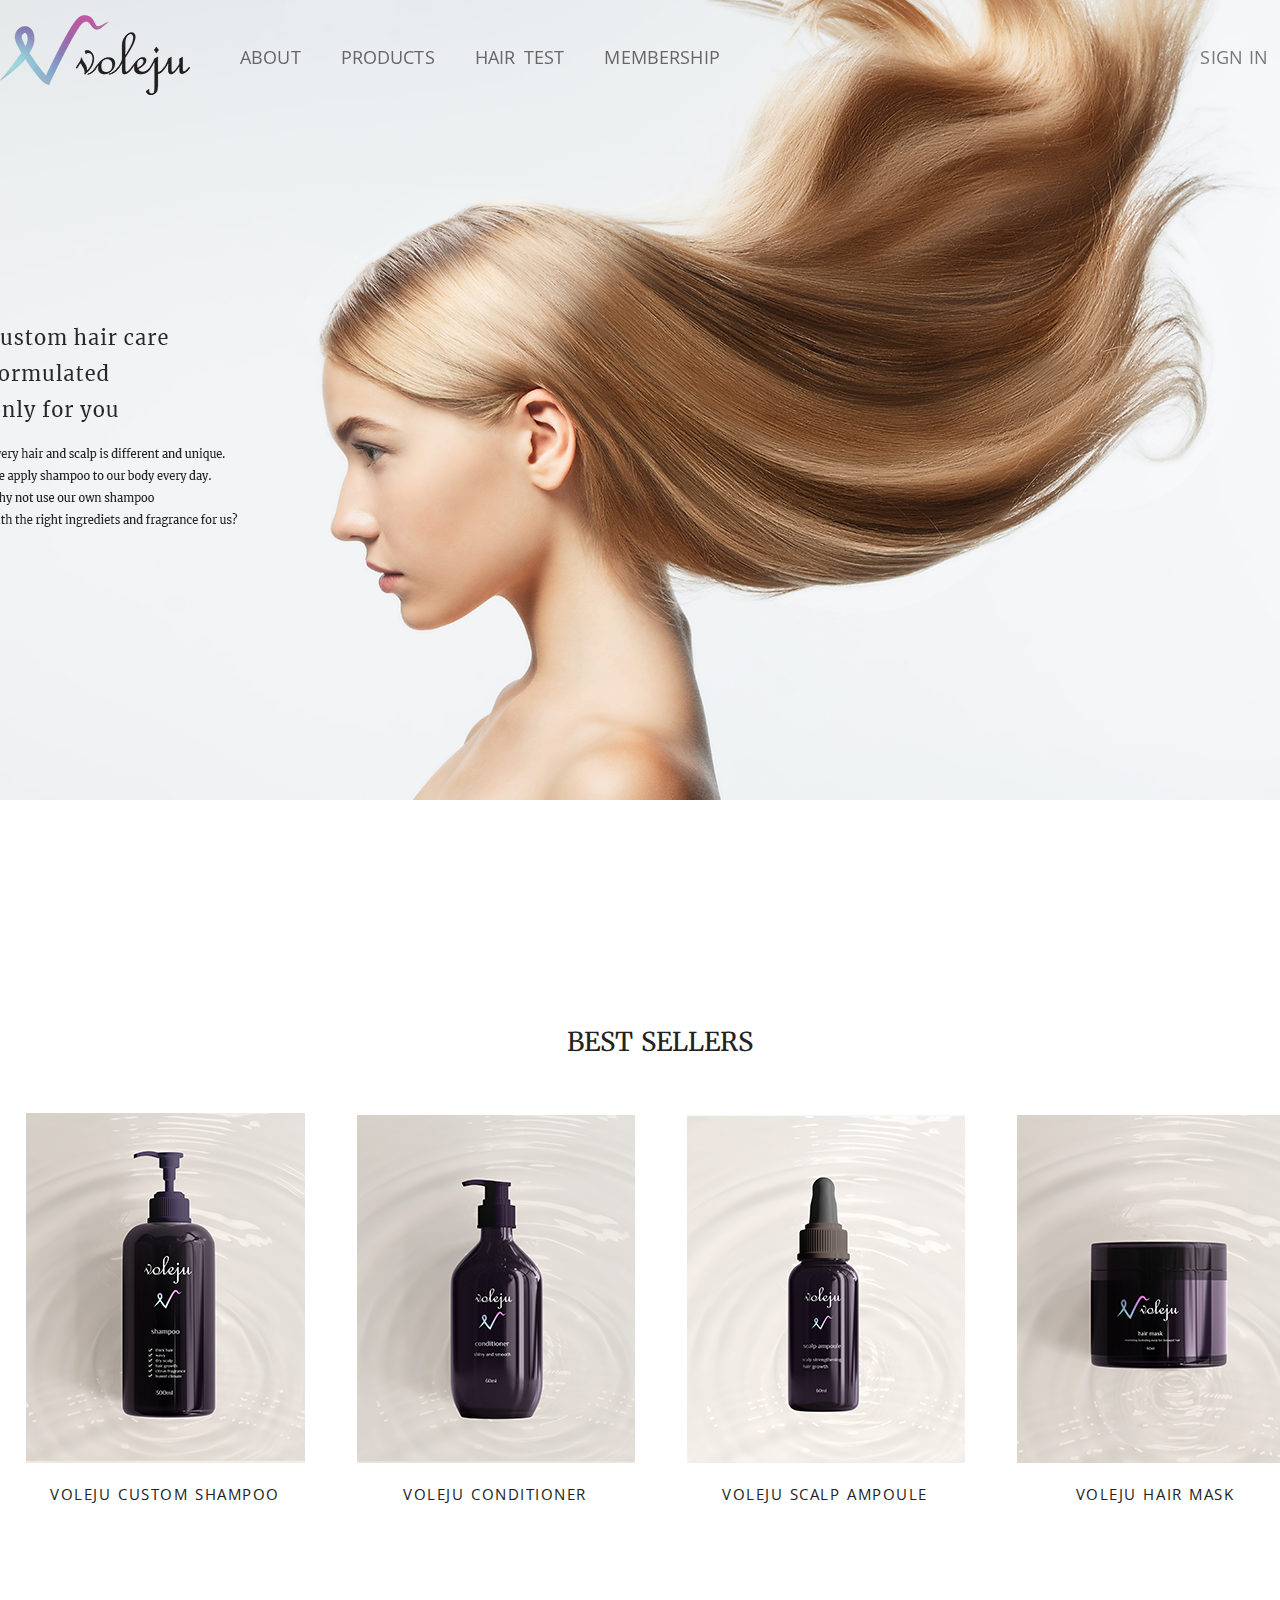
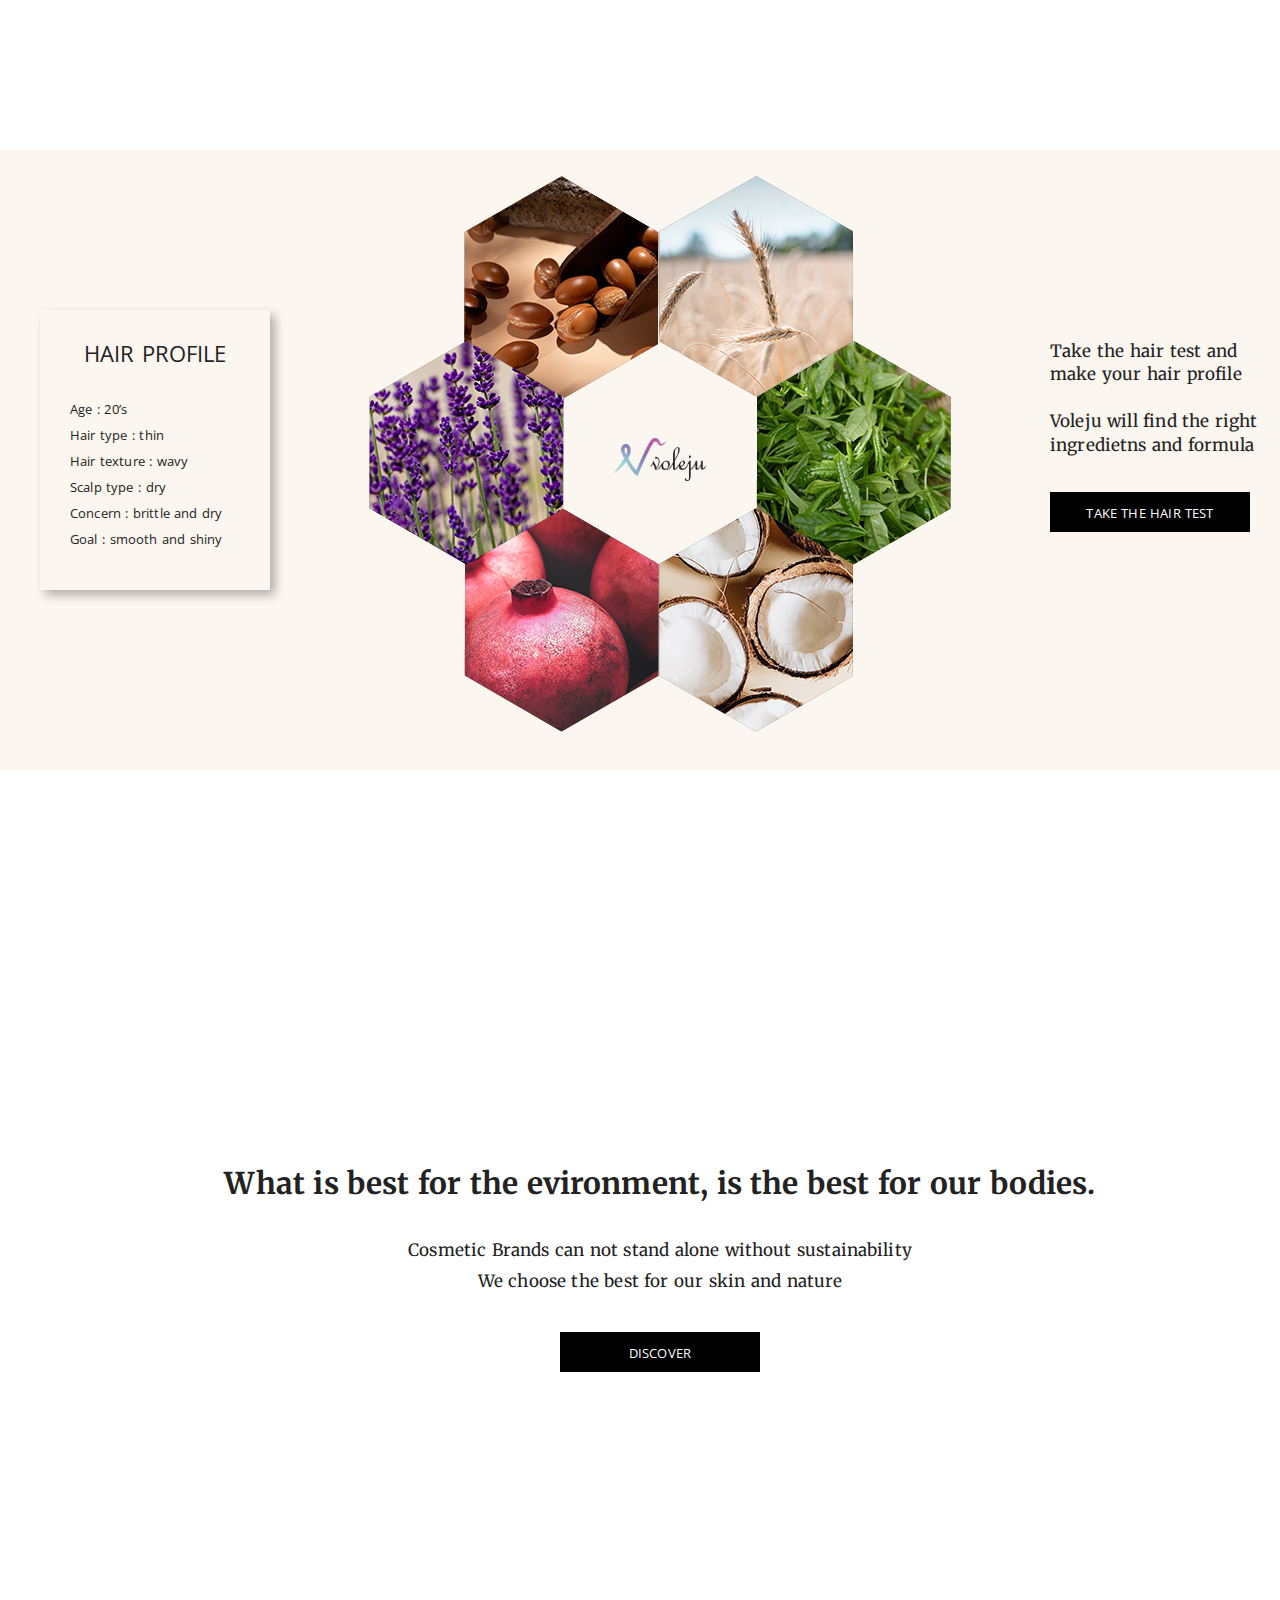
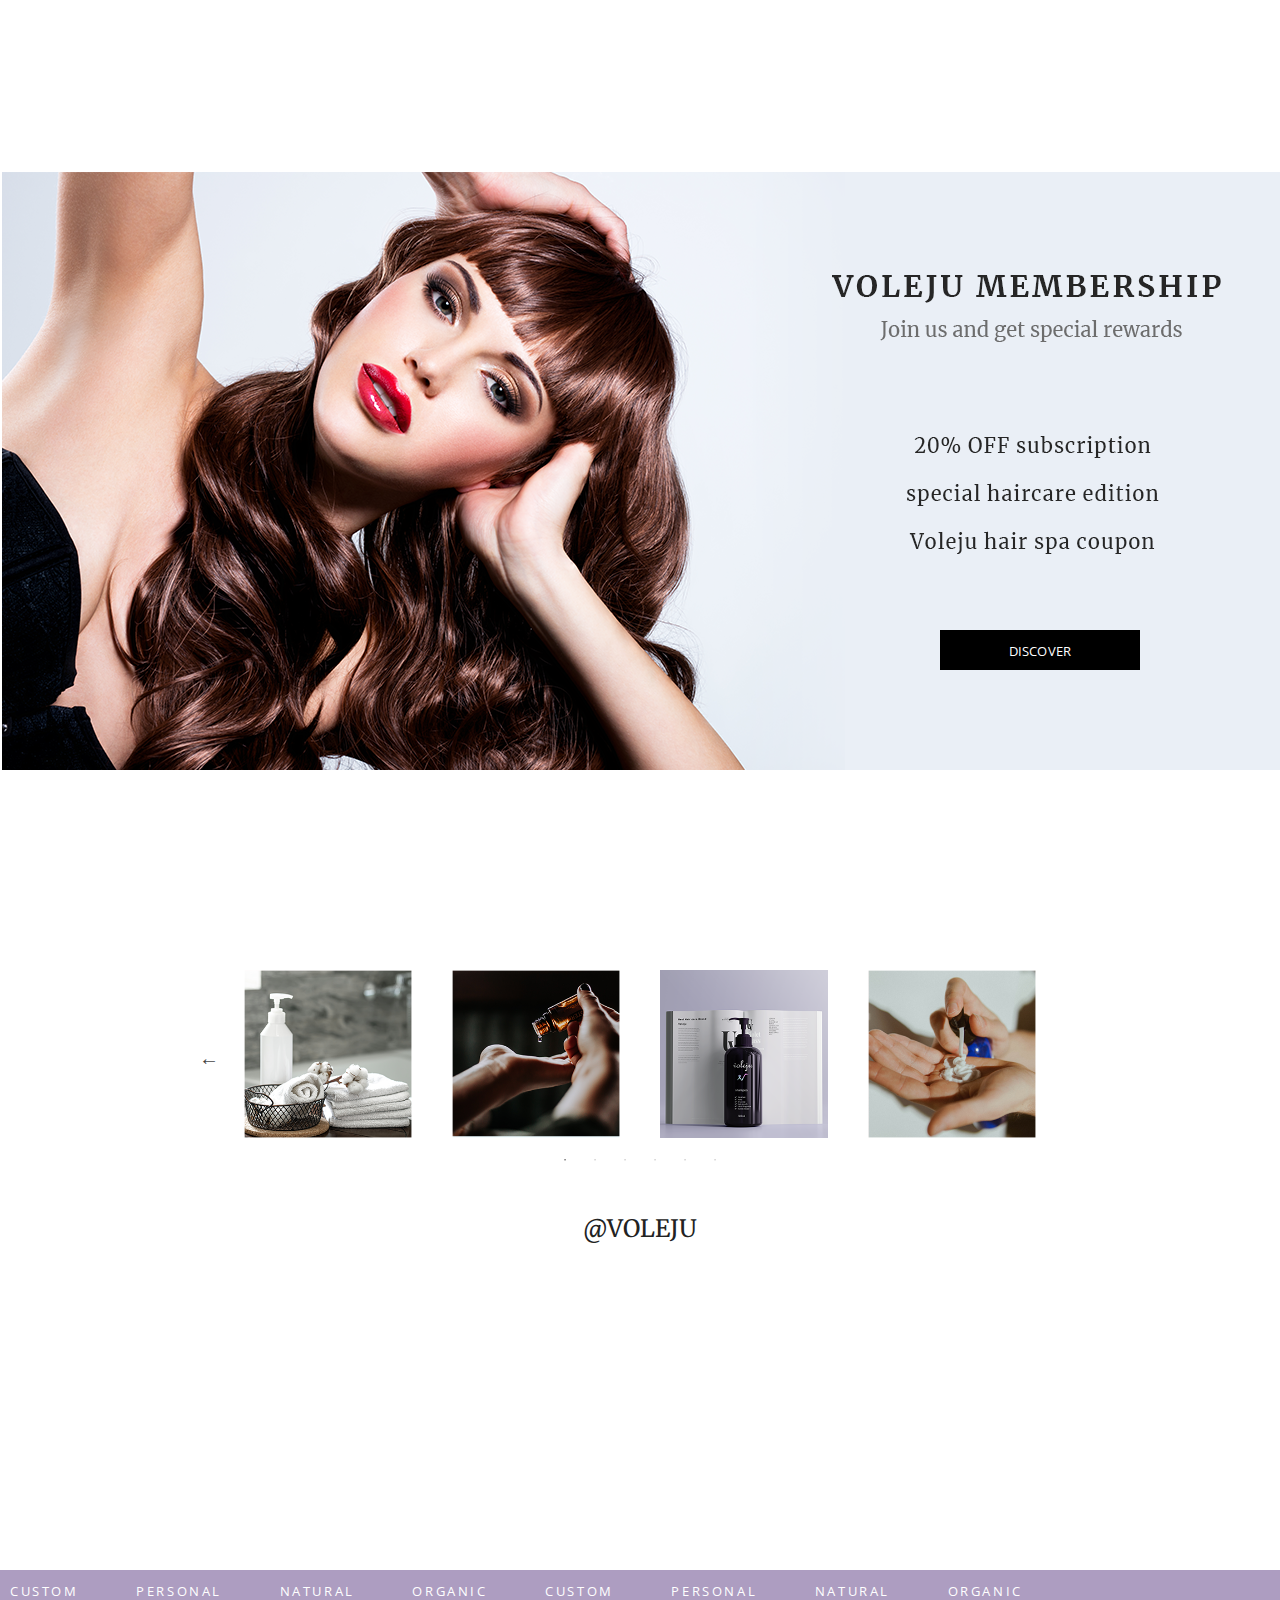
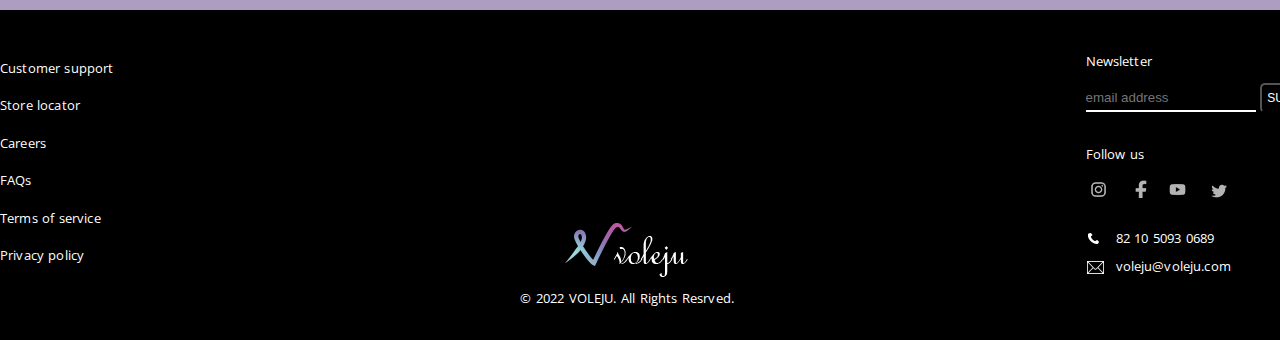
==== index.html @ 5b2e4391 "Update index.html" ====
<!DOCTYPE html>
<html lang="ko">
	<head>
		<meta charset="UTF-8">
		<meta http-equiv="X-UA-Compatible" content="IE=edge">
		<meta name="viewport" content="width=1360">
		<title></title>
		<link rel="icon" type="image/png" sizes="32x32" href="images/favicon.png">
		
		<link href="css/style.css" rel="stylesheet" type="text/css">	

		<link href="https://fonts.googleapis.com/css2?family=Merriweather:wght@400;700&display=swap" rel="stylesheet">
		<link href="https://fonts.googleapis.com/css2?family=Open+Sans:wght@400;700&display=swap" rel="stylesheet">
	
		<script src="https://ajax.googleapis.com/ajax/libs/jquery/3.3.1/jquery.min.js"></script>
	
		<script src="js/headerscroll.js"></script>

		<!--인스타 갤러리-->
		<link rel="stylesheet" type="text/css" href="js/slick.css">
		<link rel="stylesheet" type="text/css" href="js/slick-theme_.css">
		<link rel="stylesheet" type="text/css" href="css/insta_style.css">
		
	</head>
	<body>
		<div id="banner_wrap">
			<div id="header_wrap">
				<div id="header">
					<h1><a href="#"><img src="images/h1.png" alt="logo"></a></h1>
					<ul id="gnb">
						<li>
							<a href="#">about</a>
							<!--
							<ul id="gsub"> 
								<li>us</li>
								<li>process</li>
								<li>sustainability</li>
							</ul>
							-->
						</li>
						<li>
							<a href="#">products</a>						
						</li>
						<li>
							<a href="#">hair test</a>
						</li>
						<li>
							<a href="#">membership</a>
						</li>
					</ul>
					<ul id="util">
						<li><a href="#">sign in</a></li>
						<li><a href="#">eng</a></li>
					</ul>
				</div>
			</div>

			<div id="banner">
			</div>
			
		</div>

<!--section1-->
		<div id="section1">
			<h2>Best Sellers</h2>
			<ul id="products">
				<li>
					<a href="#">
						<div class="p_imgbox">
							<img src="images/product1.png" alt="product1">
						</div>					
						<h3>voleju custom shampoo</h3>
					</a>
				</li>
				<li>
					<a href="#">
						<div class="p_imgbox">				
							<img src="images/product2.png" alt="product2">
						</div>	
						<h3>voleju conditioner</h3>
					</a>
				</li>
				<li>
					<a href="#">
						<div class="p_imgbox">	
							<img src="images/product3.png" alt="product3">
						</div>
						<h3>voleju scalp ampoule</h3>						
					</a>	
				</li>
				<li>
					<a href="#">
						<div class="p_imgbox">	
							<img src="images/product4.png" alt="product4">
						</div>
						<h3>voleju hair mask</h3>
					</a>
				</li>				
			</ul>
		</div>

<!--section2-->
		<div id="section2_wrap">
			<div id="section2">
				<div class="hair_profile">
					<h4>hair profile</h4>
					Age : 20’s<br>
Hair type : thin<br>
Hair texture : wavy<br>
Scalp type : dry<br>
Concern : brittle and dry<br>
Goal : smooth and shiny
				</div>
				<div class="takethetest">
					Take the hair test and<br> 
make your hair profile<br><br>

Voleju will find the right<br>
ingredietns and formula
					<p class="btn">
						<a href="#">Take the hair test</a>
					</p>
				</div>

				<div class="igrbox">
					<img class="argan hv" src="images/arganhover.png" alt="">
					<img class="argan ingr" src="images/argan.png" alt="">

					<img class="grain hv" src="images/wheat_hover.png" alt="">
					<img class="grain ingr" src="images/wheat.png" alt="">
					
					<img class="greentea hv" src="images/greentea_hover.png" alt="">
					<img class="greentea ingr" src="images/greentea.png" alt="">

					<img class="coco hv" src="images/coconut_hover.png" alt="">
					<img class="coco ingr" src="images/coconut.png" alt="">

					<img class="pomegr hv" src="images/pomeg_hover.png" alt="">
					<img class="pomegr ingr" src="images/pomegranate.png" alt="">

					<img class="lav hv" src="images/lav_hover.png" alt="">
					<img class="lav ingr" src="images/lavender.png" alt="">
				</div>

			</div>
		</div>

<!--section3-->
		<div id="section3">
			<div class="envir_wrap">
				<div class="envir">
					<h5>What is best for the evironment, is the best for our bodies.</h5>
					<p class="sust">Cosmetic Brands can not stand alone without sustainability<br>
						We choose the best for our skin and nature </p>

					<p class="btn"><a href="#">discover</a></p>
				</div>
			</div>
		</div>

<!--section4-->
		<div id="section4">
			<p class="btn"><a href="#">discover</a></p>
		</div>

<!--section5-->

<!--
		<div id="section5">
			<ul id="insta">
				<li>
					<a href="#">
					 <img src="images/insta_serum.png" alt="">
					 <p>
				 </p>
					</a>
				</li>
				<li>
					<a href="#">
						<img src="images/insta_bathroom.png" alt="">
						<P>
						</P>
					</a>
				</li>
				<li>
					<a href="#">
					<img src="images/insta_pumping.png" alt="">
					<p></p>
				</a>
				</li>
				<li>
					<a href="#">
						<img src="images/insta_sign.png" alt="">
						<p></p>
					</a>
				</li>			
			</ul>
			<h6>@voleju</h6>
		</div>
	-->

		<div id="section6">
			<section class="regular slider">
				<div>
					<img src="images/insta_bathroom.png">
				</div>
				<div>
					<img src="images/insta_serum.png">
				</div>
				<div>
					<img src="images/insta_mag.png">
				</div>
				<div>
					<img src="images/insta_pumping.png">
				</div>
				<div>
					<img src="images/insta_model3.png">
				</div>
			  <div>
				 <img src="images/insta_sign.png">
				</div>
			</section>
			<h6>@voleju</h6>			
		</div>



<!--moving-->
		<div id= "moving">
			<p>custom personal natural organic custom personal natural organic  </p>
		</div>

<!--footer-->
		<div id="footer_wrap">
			<div id="footer">
				<ul id="footerg">
					<li><a href="#">Customer support</a></li>
					<li><a href="#">Store locator</a></li>
					<li><a href="#">Careers</a></li>
					<li><a href="#">FAQs</a></li>
					<li><a href="#">Terms of service</a></li>
					<li><a href="#">Privacy policy</a></li>					
				</ul>

				<p class="copyright">© 2022 VOLEJU. All Rights Resrved.</p>

				<div class="footer_r">

					<div class="news">
						<p>	Newsletter</p>
						<input type="email" id="newsletter" size="" placeholder="email address">
						<input type="button" class="submit_b" value="submit"></input> 
					</div>
		
					<div class="follow">Follow us
						<ul id="social">
							<li><a href="#"><img src="images/social_in.png" alt=""></a></li>
							<li><a href="#"><img src="images/social_f.png" alt=""></a></li>
							<li><a href="#"><img src="images/social_y.png" alt=""></a></li>
							<li><a href="#"><img src="images/social_t2.png" alt=""></a></li>
						</ul>
					</div>
				
					<p class="tel"> 82 10 5093 0689</p>
					<p class="mail"> voleju@voleju.com</p>
				</div>

			</div>
		</div>






<!--제이쿼리 인스타 갤러리-->
<script src="https://code.jquery.com/jquery-2.2.0.min.js" type="text/javascript"></script>
<script src="js/slick.js" type="text/javascript" charset="utf-8"></script>
<script type="text/javascript">
	$(document).on('ready', function() {
$(".regular").slick({infinite: true , /* 맨끝이미지에서 끝나지 않고 다시 맨앞으로 이동 */         
slidesToShow: 4, /* 화면에 보여질 이미지 갯수*/        
slidesToScroll: 1,  /* 스크롤시 이동할 이미지 갯수 */         
autoplay: true, /* 자동으로 다음이미지 보여주기 */         
arrows: true, /* 화살표 */         
dots:true, /* 아래점 */         
autoplaySpeed:5000,/* 다음이미지로 넘어갈 시간 */         
speed:1000 , /* 다음이미지로 넘겨질때 걸리는 시간 */         
pauseOnHover:true, /* 마우스 호버시 슬라이드 이동 멈춤 */        
//vertical:true,/* 세로방향으로 슬라이드를 원하면 추가하기// 기본값 가로방향 슬라이드*/        
			 });

	});
</script>








	</body>
</html>
---- css/style.css ----
*{margin:0;padding:0;}
ul{list-style: none;}
a{
  color:#222;
  text-decoration: none;
  font-family: 'Open Sans', sans-serif;
}
body{
  font-family: 'Open Sans', sans-serif;
  font-size: 13px;
  color:#222;
  line-height: 1.8em;
  margin: 0;
  letter-spacing: 0.01em;
  word-spacing: 0.1em;
}
#banner_wrap{
  height:800px;
  background-image: url(../images/banner.png);
  background-repeat: no-repeat;
  background-position: center center;
}

#banner{
  width: 1320px;
  margin: 0 auto;  
}

#header_wrap{
  width:100%;
  height:120px;

  position:fixed;
  left:0; top:0; right:0;
  z-index: 998;
  transition: all 0.5s;
}
#header_wrap.header_wrap-scrolled {
  background: rgba(255,255, 255, 1);
 
  border-bottom: 2px solid #ccc;
  transition: all 0.5s;
}
#header{
  width: 1320px;
  margin: 0 auto;
  height: 100%;
}
h1{
  padding-top: 15px;
  float:left;

}
#gnb{
  float:left;
  padding-left:30px;
}
#gnb>li{
  float:left;
  padding-top: 30px;
}
#gnb>li>a{
  display: block;
  background-color: ;
  text-transform: uppercase;
  font-size: 18px;
  padding:16px 20px 36px;
  word-spacing: 0.2em;
  color:#666;
}


#gnb>li>a:hover{
  color:rgb(14, 0, 27);
}




#util{
  float:right;
}
#util li{
  float:left;
  padding-top: 30px;
}
#util li a{
  display: block;
  text-transform: uppercase;
  font-size: 18px;
  padding:16px 0 36px 14px;
  color:#777;
}
#util li a:hover{
  color:rgb(14, 0, 27);
}

#section1{
  width: 1320px;
  height: 550px;
  margin: 200px auto;
  background-color: ;
}

h2{
  font-family: 'Merriweather', serif;
  text-align: center;
  text-transform: uppercase ;
  font-weight: normal;
  font-size: 26px;
  padding: 30px 0 60px;
  margin:0;
}

#products{
  height: 400px;

}
#products li{
  width:280px;
  float: left;
  height: 400px;
  margin:0 25px;
  text-align: center;
  text-transform: uppercase;
}


.p_imgbox{
  width: 280px;
  height:350px;
overflow: hidden;
}

.p_imgbox img{
transition:all 0.5s;
}

#products li a:hover .p_imgbox img{
  transform:scale(1.05,1.05);
  transition:all 0.5s;
}

h3{
  font-weight: normal;
  letter-spacing: 0.1em;
  padding-top: 20px;

}

/*section2 */

#section2_wrap{
  height: 620px;
  background-color: #fbf6ef;
}
#section2{
  width: 1320px;
  margin: 0 auto;
  height: 620px;
  box-sizing: border-box;
  padding:0 50px 0 40px;
  position: relative;
  background-image: url(../images/logo_and_fontlogo.png);
  background-repeat: no-repeat;
  background-position: center center;
  background-size: 7% 7%;

}
.hair_profile{
  width:230px;
  height:280px;
  box-shadow: 5px 5px 10px rgba(0,0,0,0.3);
  float: left;

  padding: 30px;
  line-height: 2em;
  margin-top:160px;
}
h4{
  font-weight: normal;
  text-transform: uppercase;
  font-size: 22px;
  text-align: center;
  padding-bottom: 30px;
}
.takethetest{
  width:220px;
  height: 270px;
  margin-top:190px;
  font-family: 'Merriweather', serif;
  font-size: 17px;
  float: right;

}
.btn{
display: inline-block;
width: 200px;
height: 40px;
box-sizing: border-box;
padding-top:10px;
text-align: center;
text-transform: uppercase;
font-size: 13px;
background-color: #000;
margin-top: 35px;
}

.btn a{
  color: #fff;
  display: block;
}

.btn:hover{
  background-color: rgba(0,0,0,0);
  border: 1px solid #222;
}
.btn:hover a{
  color:#222;
}

.argan{
  position: absolute;
  top: 25px; 
  left:463px;
  z-index: 11;
}
.grain{
  position: absolute;
  top:25px; 
  left:658px;
  z-index: 12;
}
.greentea{
  position: absolute;
  top:190px; 
  left:755px;
  z-index: 13;
}
.coco{
  position: absolute;
  top:357px; 
  left:658px;
  z-index:14;
}
.pomegr{
  position: absolute;
  top:357px; 
  left:463px;
  z-index: 15;
}
.lav{
  position: absolute;
  top:190px; 
  left:368px;
  z-index: 16;
}

.ingr:hover{
  opacity:0;
}


/*section3*/

#section3{
  width: 100%;
  height: 600px;
  position: relative;
  margin: 200px 0;
  background-image: url(../images/envir_background.png);
  background-repeat: no-repeat;
  background-position: center center;
  background-attachment:fixed;
}

.envir_wrap{
  width: 100%;
  height:300px;
  background-color: rgba(255,255, 255, 0.35);
  position: absolute;

  top:150px; 
  left:0; 
}

.envir{
  width:1320px;
  margin: 0 auto;
  opacity:1;
  text-align: center;
}

h5{
  font-family: 'Merriweather', serif;
  font-size: 30px;
  padding:52px 0 40px;
}

.sust{
  font-family: 'Merriweather', serif;
  font-size: 17px;
  line-height: 1.8em;
}

.envir .btn:hover{
  font-weight: bold;
  font-size:1.1em;
}

/*section4*/
#section4{
  width:1320px;
  margin: 0 auto;
  height: 600px;
  background-image: url(../images/mem2.png);  
  position: relative;
}

#section4 .btn{
  position: absolute;
  bottom:100px; right:180px;
}
#section4 .btn:hover{
  background-color: rgb(153, 0, 59);
  border:none;
}
#section4 .btn:hover a{
  color:#fff;
}


#section5{
  width:1320px;
  height:400px;
  margin: 200px auto;
  background-color:;
}

#insta{
  width:1320px;
  height:300px;
}

#insta li{
  width:300px;
  height:300px;
  float:left;
  margin:0 10px;
  border-radius: 50px;
  position: relative;
}
#insta li img{
  border-radius: 50px;
}

/*

#insta li p{
  width:300px;
  height:300px;
  position:absolute;
  top:0; left:0;

  border-radius: 50px;
  opacity: 0;
  background-image: url(../images/insta_final.png);
  background-repeat: no-repeat;
  background-size: 300px 300px;
  background-position: center center;
}
#insta li p img{
width:50px;
height:50px;
}

#insta li p:hover{
  opacity: 0.6;
}
  
*/ 

h6{
  padding-top:42px;
  font-family: 'Merriweather',serif;
  font-size: 24px;
  font-weight: normal;
  text-transform: uppercase;
  text-align-last: center;
}

#section6{
height:400px;
margin:200px 0;

}

/*moving*/
/*4d2e72 ad9dc1*/
#moving{
  height:40px;
  background-color: #ad9dc1;
  padding:10px;
  box-sizing: border-box;


  color:#fff;
  text-transform: uppercase;
  letter-spacing:0.2em;
  word-spacing: 4em;
}


/*footer*/

#footer_wrap{
  height: 330px;
  background-color: #000;
}
#footer{
  width:1320px;
  margin: 0 auto;
  height:100%;
  color:#fff;
  position: relative;
  background-image: url(../images/footerlogo.png);
  background-repeat: no-repeat;
  background-position:560px 210px;
}

#footerg{
  float:left;
  padding-top:40px;
}
#footerg li a{
  display:inline-block;
  padding:7px 0;
  color:#fff;
  font-size:;
}
#footerg li a:hover{
  font-weight: bold;
}


.copyright{
  position: absolute;
  bottom:30px;
  left:520px;
  
}


.footer_r{
  float:right;
}

.news p{
  margin:40px 0 10px;
}

#newsletter{
  width:170px;
  height: 26px;
  background:none;
  border:none;
  border-bottom: 2px solid #fff;
  color:#fff;
}

.submit_b{
  width:60px;
  height:30px;
  display: inline-block;
  text-transform: uppercase;
  background-color: black;
  color: #fff;
  font-size: 12px;
  border-radius: 5px;
  
}

.follow{
  padding-top:30px;
}

#social{
  padding-top: 10px;
}
#social li{
  float: left;
  padding-right:15px;
}
#social li a{
  display:inline-block;
  opacity: 0.7;
}

#social li a:hover{
  opacity:1;
}

.tel{
  background-image: url(../images/tel.png);
  background-repeat: no-repeat;
  background-position: 0px 4px;
  padding-left: 30px;
  margin: 50px 0 5px;
}
.mail{
  background-image: url(../images/email5.png);
  background-repeat: no-repeat;
  background-position: 0px 4px;
  padding-left: 30px;
}
---- css/insta_style.css ----
html, body {
      margin: 0;
      padding: 0;
    }

    * {
      box-sizing: border-box;
    }

    .slider {
        width: 65%;
        margin: 100px auto;
    }

    .slick-slide {
      margin: 0px 20px;
    }

    .slick-slide img {
      width: 100%;
    }

    .slick-prev:before,
    .slick-next:before {
      color: black;
    }


    .slick-slide {
      transition: all ease-in-out .3s;
      opacity: 1;
    }
    
    .slick-active {
      opacity: 1;
    }

    .slick-current {
      opacity: 1;
    }
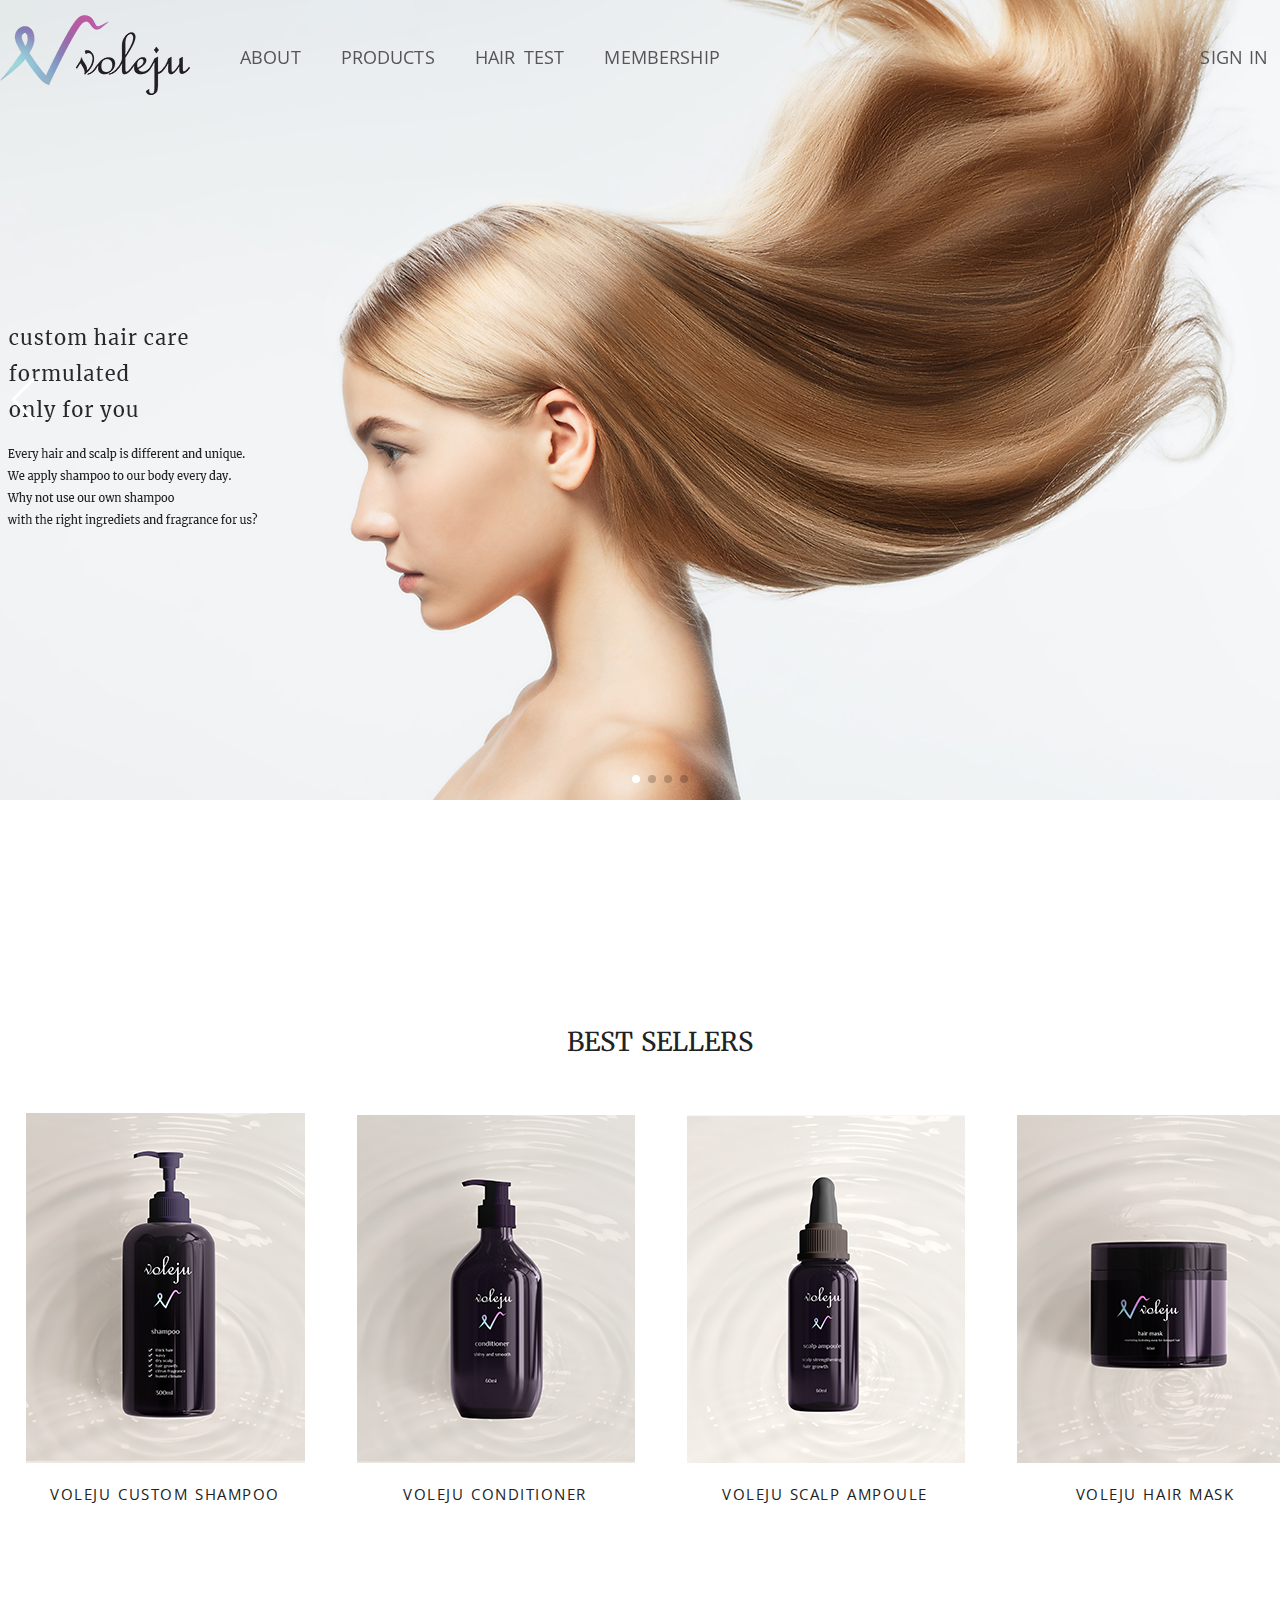
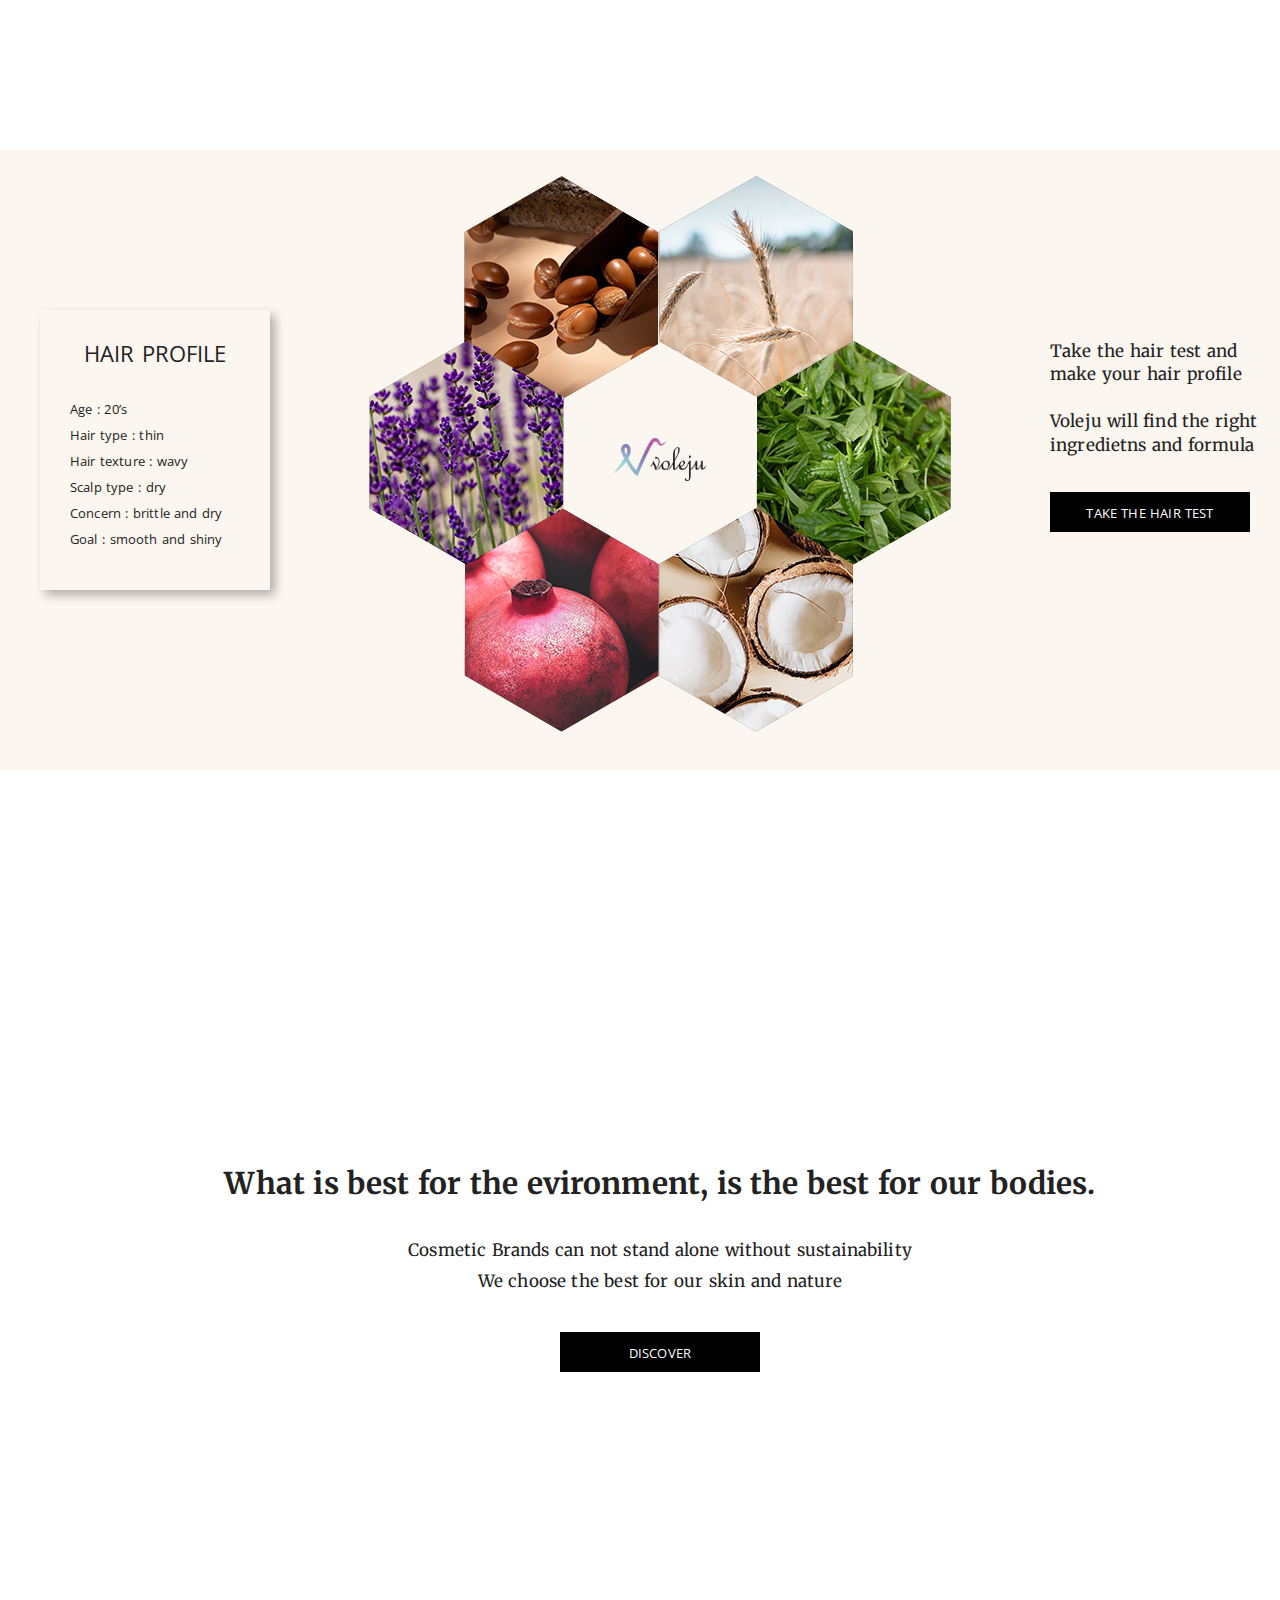
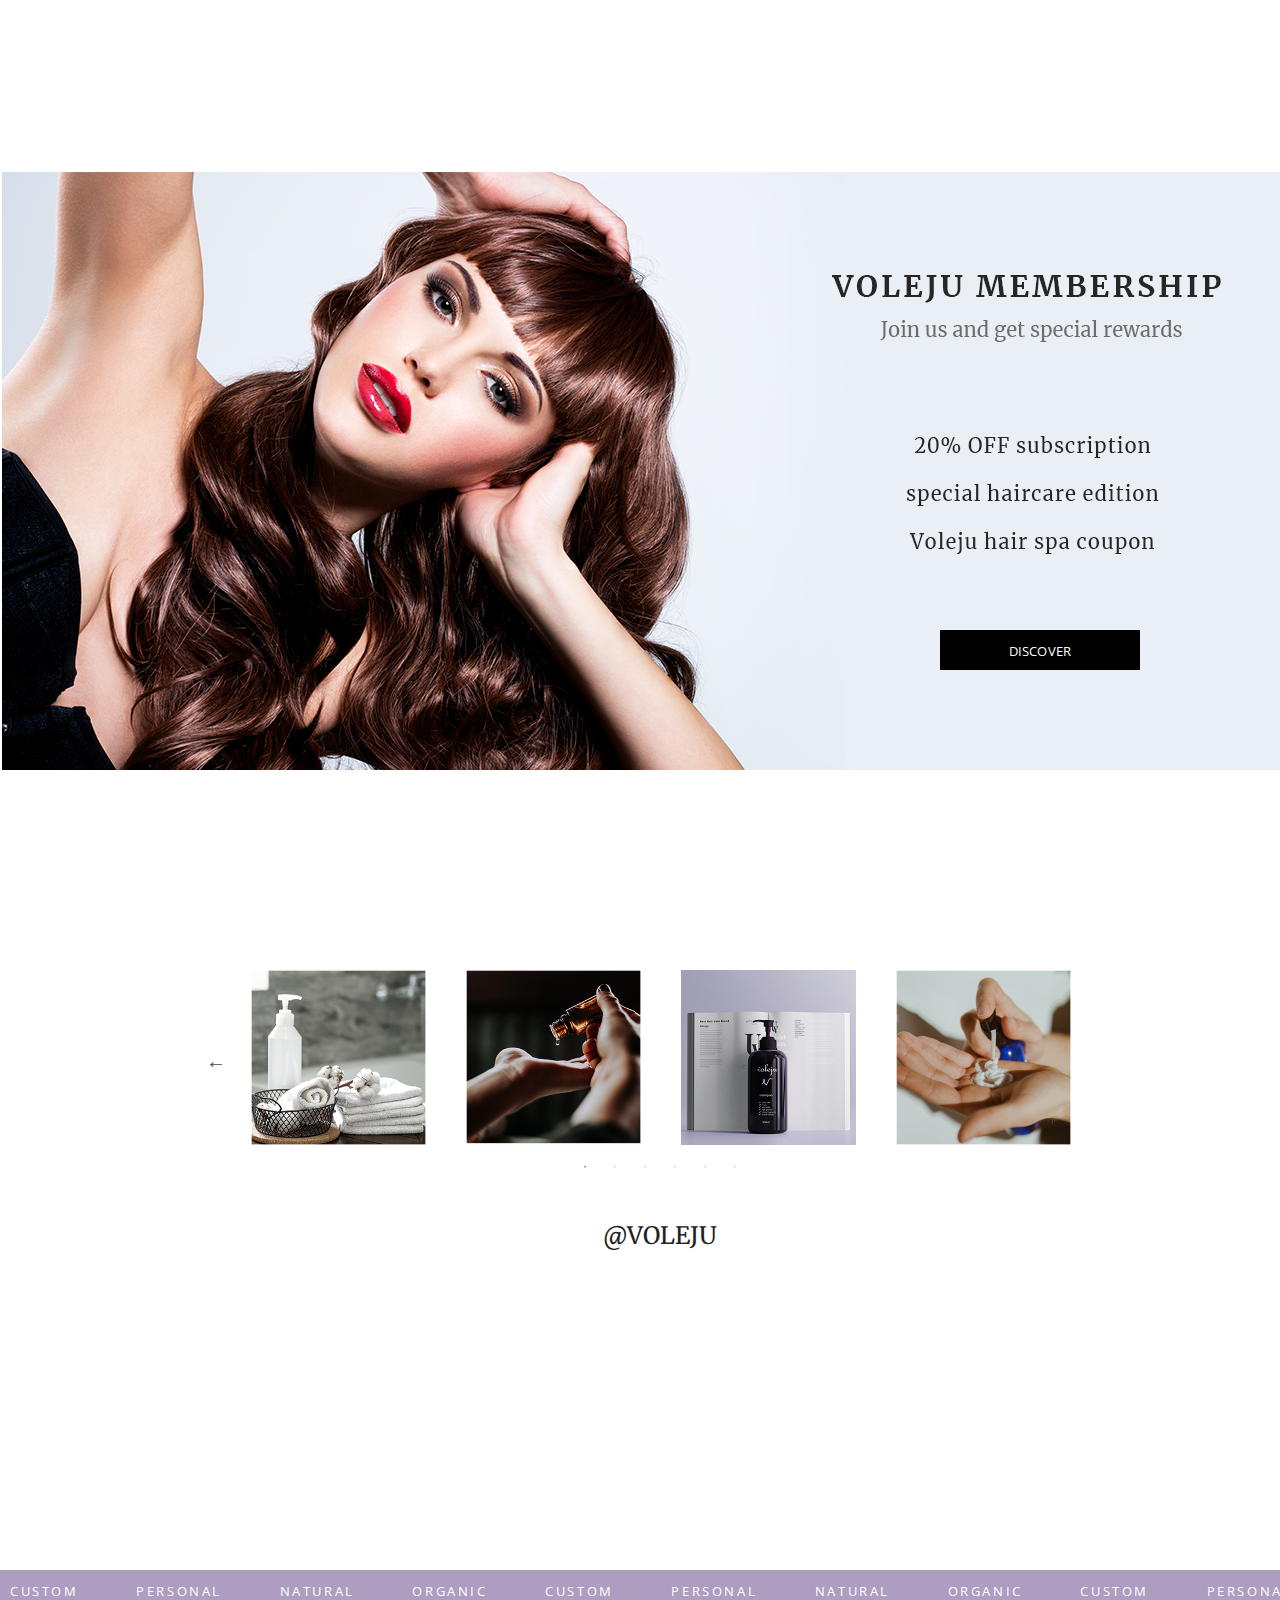
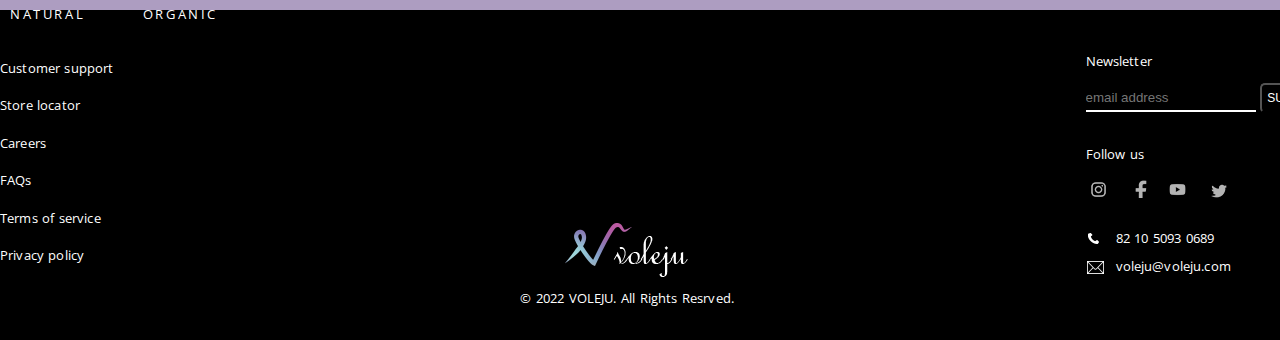
==== commit 6c99b70a: "Add files via upload" ====
--- a/index.html
+++ b/index.html
@@ -5,7 +5,7 @@
 		<meta http-equiv="X-UA-Compatible" content="IE=edge">
 		<meta name="viewport" content="width=1360">
 		<title></title>
-		<link rel="icon" type="image/png" sizes="32x32" href="images/favicon.png">
+		<link rel="icon" type="image/png" sizes="32x32" href="images/forfavicon.png">
 		
 		<link href="css/style.css" rel="stylesheet" type="text/css">	
 
@@ -14,6 +14,12 @@
 	
 		<script src="https://ajax.googleapis.com/ajax/libs/jquery/3.3.1/jquery.min.js"></script>
 	
+		<!--배너슬라이더-->
+		<script src="js/swiper.min.js"></script>
+		
+		<link href="css/slide_autoplay.css" rel="stylesheet" type="text/css">
+		<link rel="stylesheet" href="css/swiper.css">
+		<!--헤더 스크롤-->
 		<script src="js/headerscroll.js"></script>
 
 		<!--인스타 갤러리-->
@@ -23,13 +29,13 @@
 		
 	</head>
 	<body>
-		<div id="banner_wrap">
-			<div id="header_wrap">
+
+		<div id="header_wrap">
 				<div id="header">
 					<h1><a href="#"><img src="images/h1.png" alt="logo"></a></h1>
 					<ul id="gnb">
 						<li>
-							<a href="#">about</a>
+							<a href="sub1/sub1.html">about</a>
 							<!--
 							<ul id="gsub"> 
 								<li>us</li>
@@ -53,12 +59,44 @@
 						<li><a href="#">eng</a></li>
 					</ul>
 				</div>
-			</div>
-
-			<div id="banner">
-			</div>
+		</div>
 			
-		</div>
+<!--banner-->
+		<div id="banner">
+			<!-- Swiper -->
+				 <div class="swiper-container">
+				 <div class="swiper-wrapper" style="max-width:100%;">
+					 <div class="swiper-slide"><a href="sub1/sub1.html"><img src="images/banner.png" alt="배너1"></a></div>
+					 <div class="swiper-slide"><a href="#"><img src="images/mainbanner_products.png" alt="배너2"></a></div>
+					 <div class="swiper-slide"><a href="sub1/sub1.html#section2_wrap"><img src="images/mainbanner_lab.png" alt="배너3"></a></div>
+					 <div class="swiper-slide"><a href="sub1/sub1.html#section3"><img src="images/mainbanner_ingredients.png" alt="배너4"></a></div>
+				 </div>
+				 <!-- 화살표 버튼 -->
+				 <div class="swiper-button-next"></div>
+				 <div class="swiper-button-prev"></div>
+				 <!-- 블릿 버튼 -->
+				 <div class="swiper-pagination"></div>
+				 </div>
+ 
+				<script>
+				var swiper = new Swiper('.swiper-container', {
+				 autoplay: {
+				 delay: 5000,//슬라이드 넘어가는 시간
+				 disableOnInteraction: false,
+				 },
+				 loop: true,//슬라이드 무한반복
+				 navigation: {//화살표 버튼
+				 nextEl: '.swiper-button-next',
+				 prevEl: '.swiper-button-prev',
+				 },
+				 pagination: {//블릿 버튼
+				 el: '.swiper-pagination',
+				 clickable: true,
+				 },
+			 });
+			 </script>
+	 </div><!--main_banner e-->
+
 
 <!--section1-->
 		<div id="section1">
@@ -153,7 +191,7 @@
 					<p class="sust">Cosmetic Brands can not stand alone without sustainability<br>
 						We choose the best for our skin and nature </p>
 
-					<p class="btn"><a href="#">discover</a></p>
+					<p class="btn"><a href="sub1/sub1.html#section3">discover</a></p>
 				</div>
 			</div>
 		</div>
@@ -227,7 +265,7 @@
 
 <!--moving-->
 		<div id= "moving">
-			<p>custom personal natural organic custom personal natural organic  </p>
+			<p>custom personal natural organic custom personal natural organic custom personal natural organic</p>
 		</div>
 
 <!--footer-->
@@ -284,7 +322,7 @@
 autoplay: true, /* 자동으로 다음이미지 보여주기 */         
 arrows: true, /* 화살표 */         
 dots:true, /* 아래점 */         
-autoplaySpeed:5000,/* 다음이미지로 넘어갈 시간 */         
+autoplaySpeed:4000,/* 다음이미지로 넘어갈 시간 */         
 speed:1000 , /* 다음이미지로 넘겨질때 걸리는 시간 */         
 pauseOnHover:true, /* 마우스 호버시 슬라이드 이동 멈춤 */        
 //vertical:true,/* 세로방향으로 슬라이드를 원하면 추가하기// 기본값 가로방향 슬라이드*/        
--- a/css/style.css
+++ b/css/style.css
@@ -14,22 +14,13 @@
   margin: 0;
   letter-spacing: 0.01em;
   word-spacing: 0.1em;
-}
-#banner_wrap{
-  height:800px;
-  background-image: url(../images/banner.png);
-  background-repeat: no-repeat;
-  background-position: center center;
-}
-
-#banner{
-  width: 1320px;
-  margin: 0 auto;  
-}
-
+  min-width: 1320px;
+}
+
+/*header*/
 #header_wrap{
   width:100%;
-  height:120px;
+  height:110px;
 
   position:fixed;
   left:0; top:0; right:0;
@@ -38,7 +29,6 @@
 }
 #header_wrap.header_wrap-scrolled {
   background: rgba(255,255, 255, 1);
- 
   border-bottom: 2px solid #ccc;
   transition: all 0.5s;
 }
@@ -50,7 +40,6 @@
 h1{
   padding-top: 15px;
   float:left;
-
 }
 #gnb{
   float:left;
@@ -67,16 +56,11 @@
   font-size: 18px;
   padding:16px 20px 36px;
   word-spacing: 0.2em;
-  color:#666;
-}
-
-
+  color: #555;
+}
 #gnb>li>a:hover{
-  color:rgb(14, 0, 27);
-}
-
-
-
+  color:rgb(21, 0, 41);
+}
 
 #util{
   float:right;
@@ -90,11 +74,13 @@
   text-transform: uppercase;
   font-size: 18px;
   padding:16px 0 36px 14px;
-  color:#777;
+  color:#555;
 }
 #util li a:hover{
   color:rgb(14, 0, 27);
 }
+
+/*section1*/
 
 #section1{
   width: 1320px;
@@ -410,6 +396,9 @@
   letter-spacing:0.2em;
   word-spacing: 4em;
 }
+#moving p{
+  width:100%;
+}
 
 
 /*footer*/
--- a/css/slide_autoplay.css
+++ b/css/slide_autoplay.css
@@ -0,0 +1,31 @@
+*{margin:0; padding:0;}
+.swiper-container { width:100%; height:800px;}/*높이 수정할것!!!*/
+.swiper-slide {text-align: center; font-size: 18px; background: #fff;
+			  /* Center slide text vertically 
+			  display: -webkit-box;
+			  display: -ms-flexbox;
+			  display: -webkit-flex;
+			  display: flex;*/
+			  -webkit-box-pack: center;
+			  -ms-flex-pack: center;
+			  -webkit-justify-content: center;
+			  justify-content: center;
+			  -webkit-box-align: center;
+			  -ms-flex-align: center;
+			  -webkit-align-items: center;
+			  align-items: center; }
+/*.swiper-slide img{width:100%;}*/
+/*이동버튼 영역*/
+.swiper-button-next,
+.swiper-button-prev{color:#fff; width:28px; height:52px;}/*버튼 크기와 색 수정할것!!!*/
+.swiper-button-prev{left:10px;}
+.swiper-button-next{right:10px;}
+.swiper-button-prev.swiper-button-disabled, 
+.swiper-button-next.swiper-button-disabled{opacity:1;}
+.swiper-button-next:hover,
+.swiper-button-prev:hover{color:rgb(48, 3, 66);}
+/*블릿버튼 영역*/
+.swiper-pagination-bullet{background:#ffffff; width:10px; height:10px; opacity:0.5;}/*하단 블릿 크기와 색 수정할것!!!*/
+.swiper-pagination-bullet-active{opacity:1;}
+.swiper-pagination-fraction, .swiper-pagination-custom, .swiper-container-horizontal > .swiper-pagination-bullets{bottom:14px;}
+
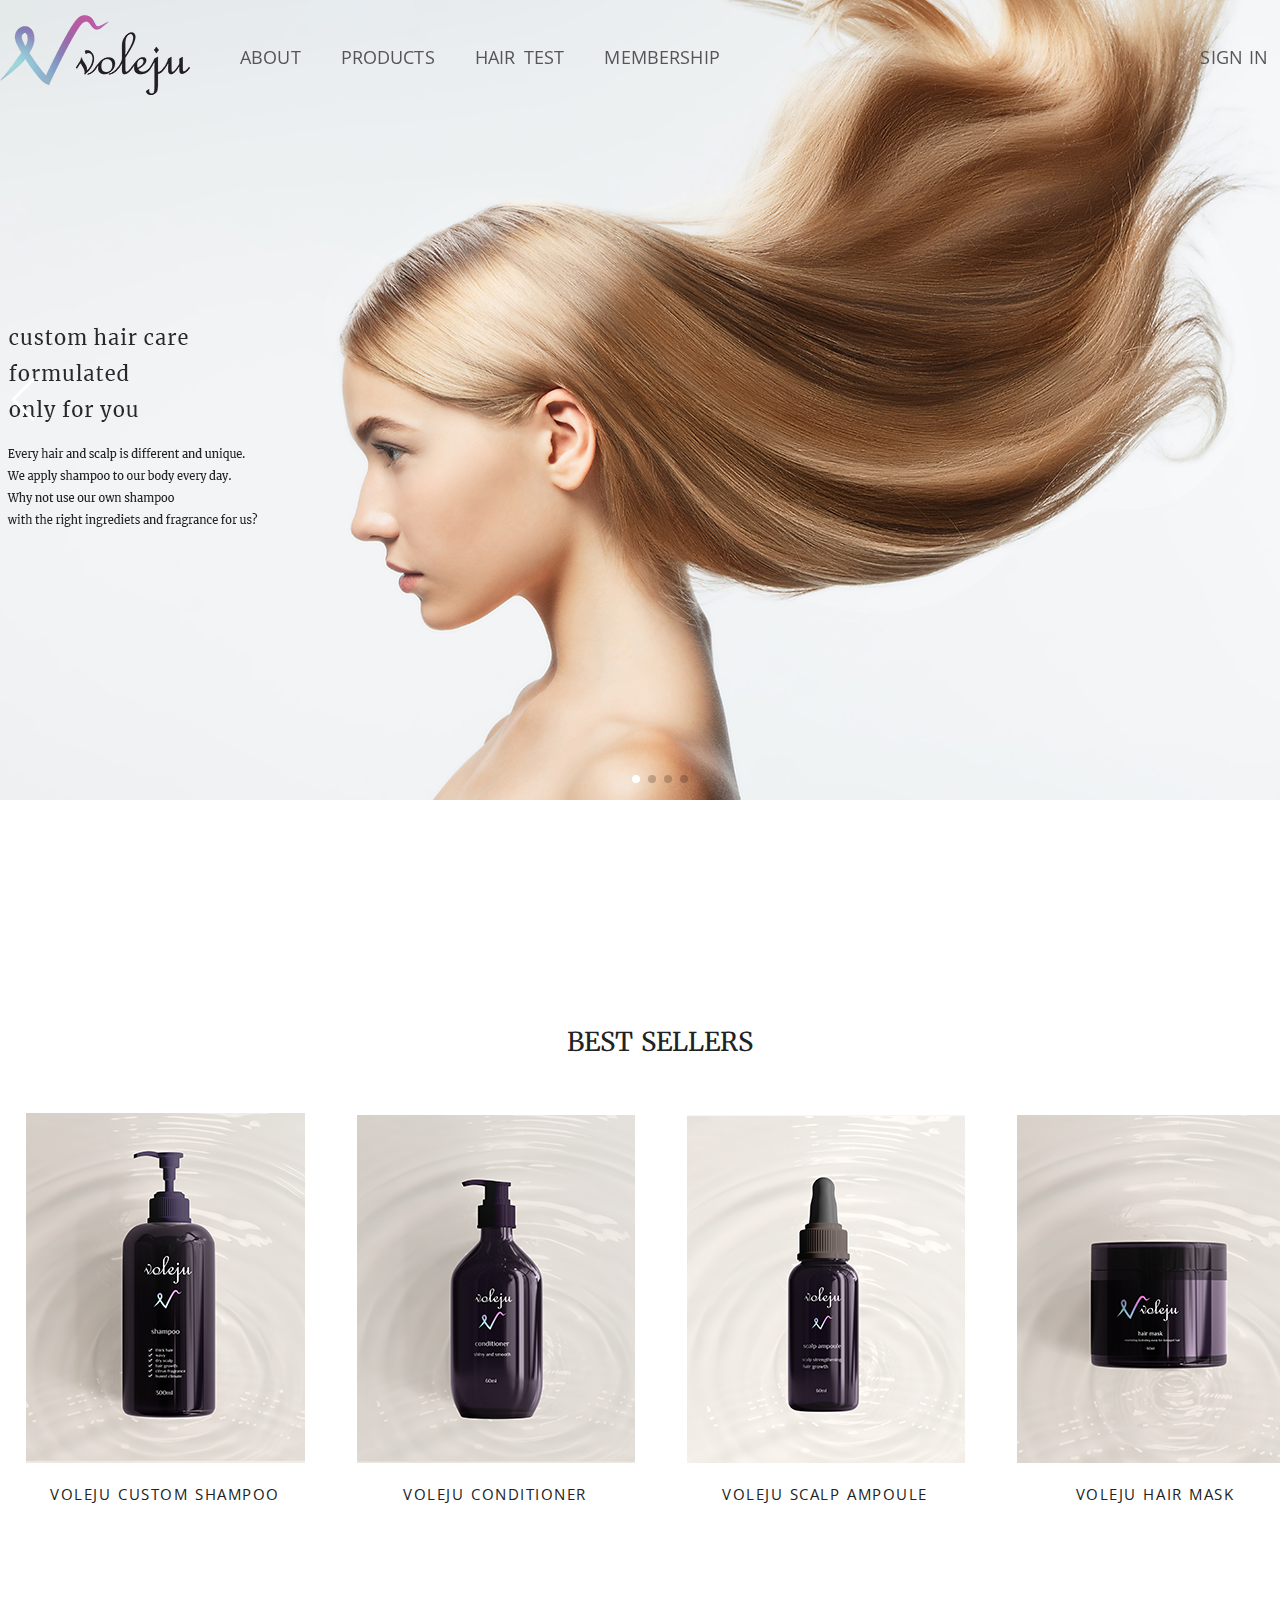
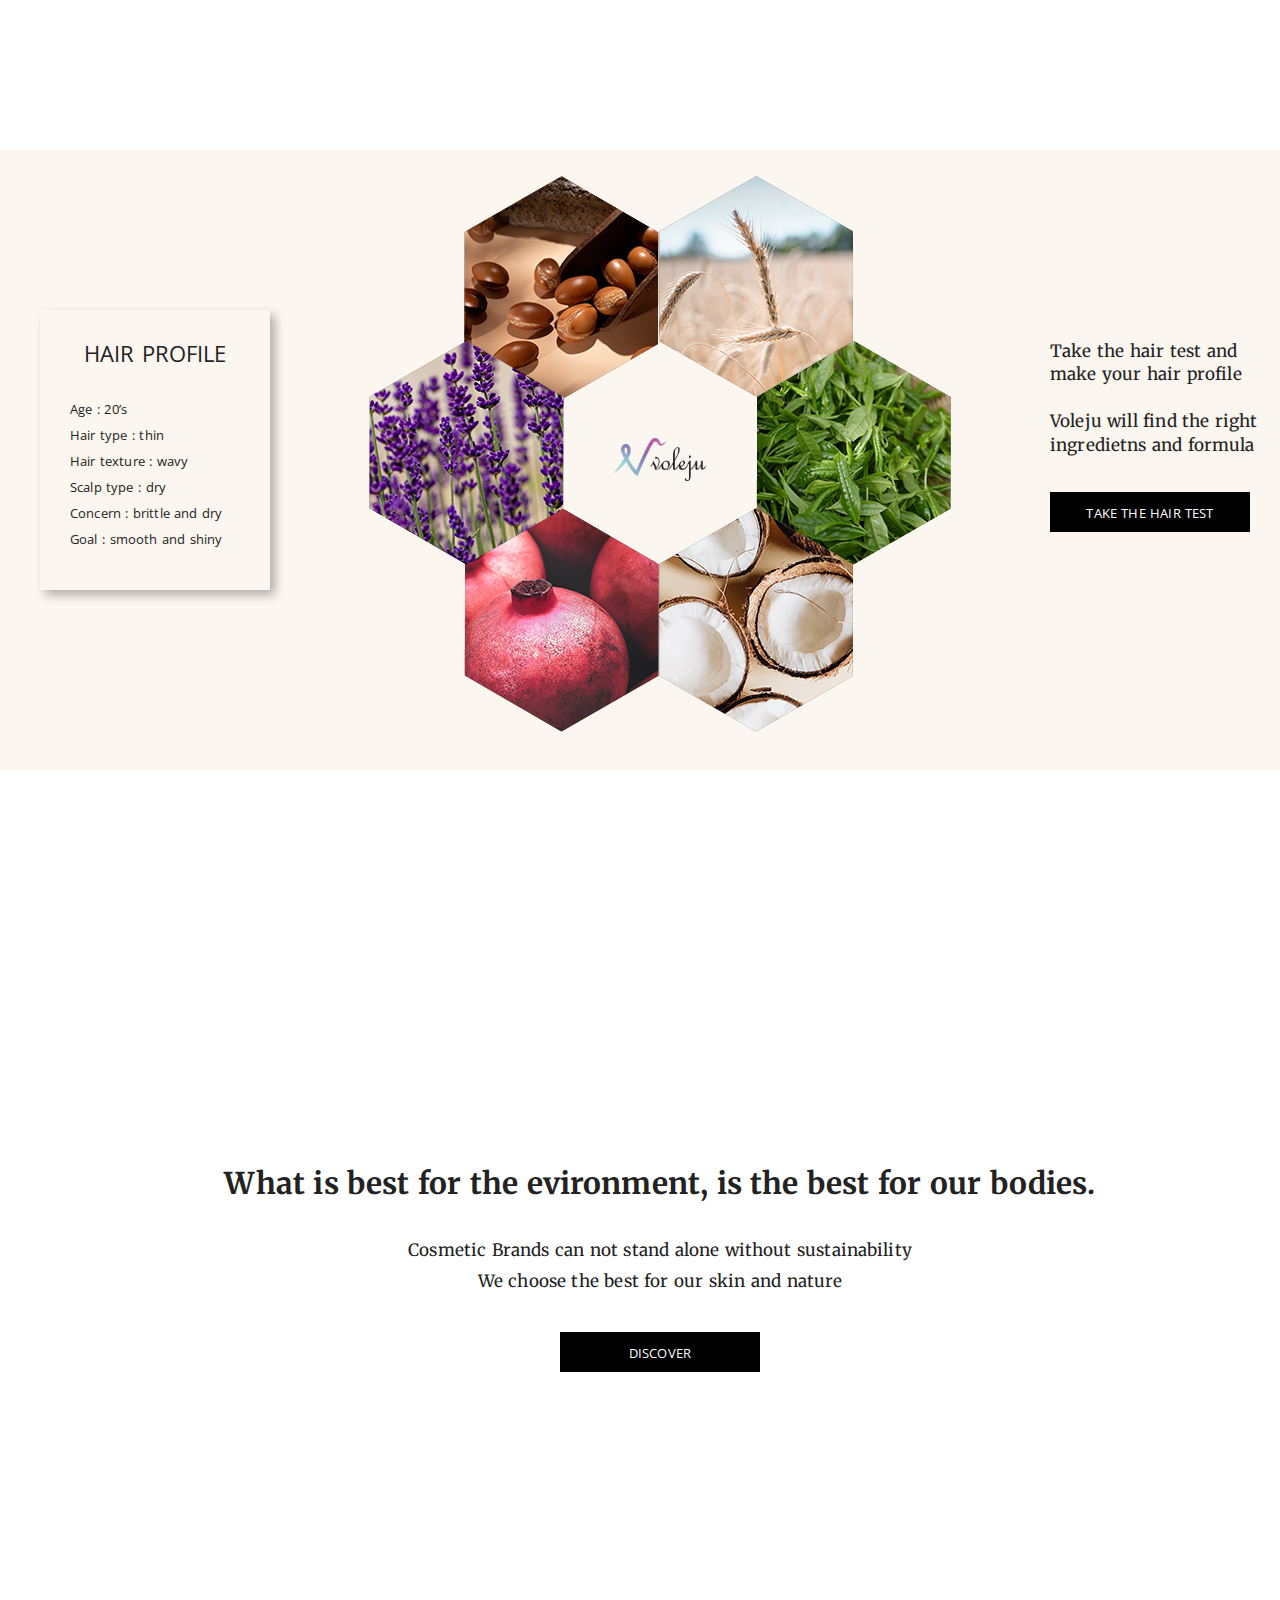
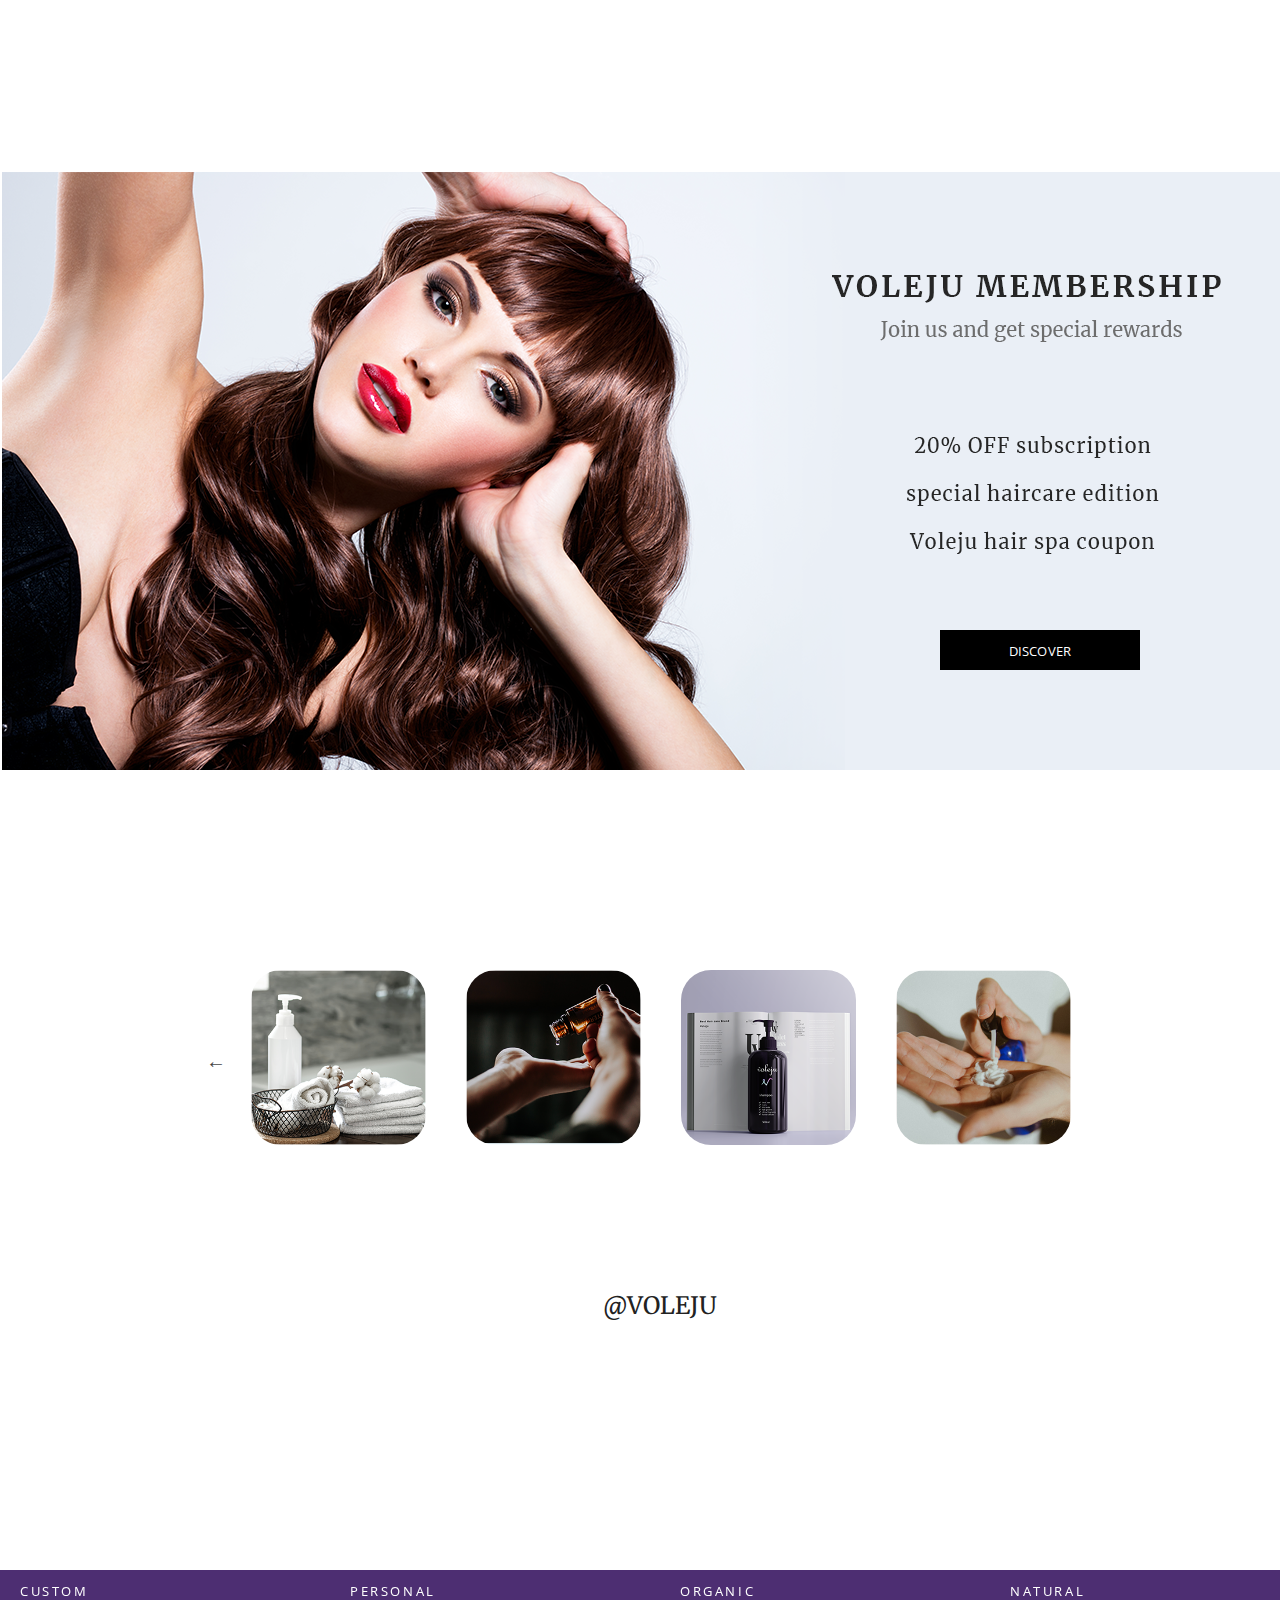
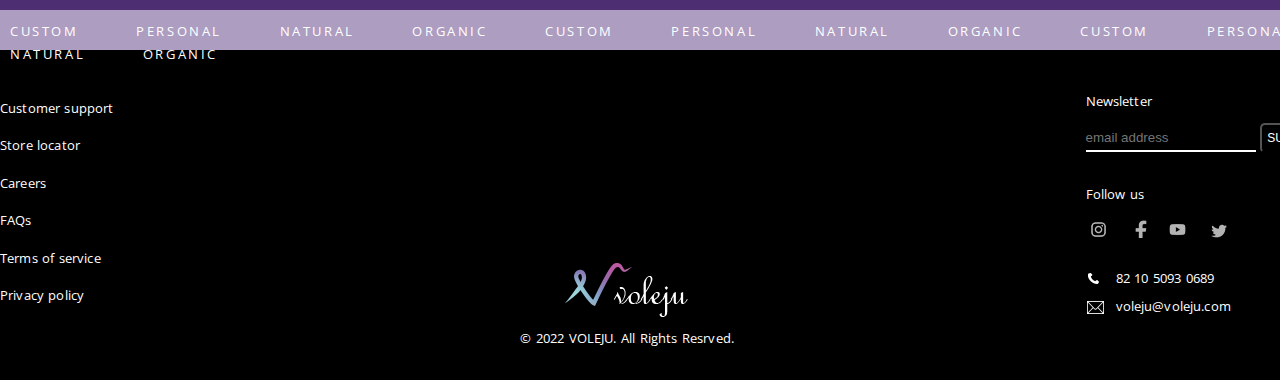
==== commit 7f74933d: "Add files via upload" ====
--- a/index.html
+++ b/index.html
@@ -9,13 +9,14 @@
 		
 		<link href="css/style.css" rel="stylesheet" type="text/css">	
 
-		<link href="https://fonts.googleapis.com/css2?family=Merriweather:wght@400;700&display=swap" rel="stylesheet">
-		<link href="https://fonts.googleapis.com/css2?family=Open+Sans:wght@400;700&display=swap" rel="stylesheet">
+		<link href="https://fonts.googleapis.com/css2?family=Merriweather:ital,wght@0,300;0,400;0,700;1,300;1,400;1,700&display=swap" rel="stylesheet">
+		<link href="https://fonts.googleapis.com/css2?family=Open+Sans:ital,wght@0,300;0,400;0,500;0,600;0,700;1,300;1,400;1,500;1,600;1,700&display=swap" rel="stylesheet">
 	
 		<script src="https://ajax.googleapis.com/ajax/libs/jquery/3.3.1/jquery.min.js"></script>
 	
 		<!--배너슬라이더-->
 		<script src="js/swiper.min.js"></script>
+		<script src="js/jquery-3.5.1.min.js"> </script>
 		
 		<link href="css/slide_autoplay.css" rel="stylesheet" type="text/css">
 		<link rel="stylesheet" href="css/swiper.css">
@@ -27,6 +28,8 @@
 		<link rel="stylesheet" type="text/css" href="js/slick-theme_.css">
 		<link rel="stylesheet" type="text/css" href="css/insta_style.css">
 		
+		<!--하단 띠배너-->
+
 	</head>
 	<body>
 
@@ -45,13 +48,13 @@
 							-->
 						</li>
 						<li>
-							<a href="#">products</a>						
+							<a href="sub2/sub2.html">products</a>						
 						</li>
 						<li>
-							<a href="#">hair test</a>
+							<a href="sub3/sub3.html">hair test</a>
 						</li>
 						<li>
-							<a href="#">membership</a>
+							<a href="sub4/sub4.html">membership</a>
 						</li>
 					</ul>
 					<ul id="util">
@@ -66,8 +69,8 @@
 			<!-- Swiper -->
 				 <div class="swiper-container">
 				 <div class="swiper-wrapper" style="max-width:100%;">
-					 <div class="swiper-slide"><a href="sub1/sub1.html"><img src="images/banner.png" alt="배너1"></a></div>
-					 <div class="swiper-slide"><a href="#"><img src="images/mainbanner_products.png" alt="배너2"></a></div>
+					 <div class="swiper-slide"><a href="sub3/sub3.html"><img src="images/banner.png" alt="배너1"></a></div>
+					 <div class="swiper-slide"><a href="sub2/sub2.html#section1"><img src="images/mainbanner_products.png" alt="배너2"></a></div>
 					 <div class="swiper-slide"><a href="sub1/sub1.html#section2_wrap"><img src="images/mainbanner_lab.png" alt="배너3"></a></div>
 					 <div class="swiper-slide"><a href="sub1/sub1.html#section3"><img src="images/mainbanner_ingredients.png" alt="배너4"></a></div>
 				 </div>
@@ -103,7 +106,7 @@
 			<h2>Best Sellers</h2>
 			<ul id="products">
 				<li>
-					<a href="#">
+					<a href="sub2/sub2.html#section1">
 						<div class="p_imgbox">
 							<img src="images/product1.png" alt="product1">
 						</div>					
@@ -111,7 +114,7 @@
 					</a>
 				</li>
 				<li>
-					<a href="#">
+					<a href="sub2/sub2.html#section1">
 						<div class="p_imgbox">				
 							<img src="images/product2.png" alt="product2">
 						</div>	
@@ -119,7 +122,7 @@
 					</a>
 				</li>
 				<li>
-					<a href="#">
+					<a href="sub2/sub2.html#section1">
 						<div class="p_imgbox">	
 							<img src="images/product3.png" alt="product3">
 						</div>
@@ -127,7 +130,7 @@
 					</a>	
 				</li>
 				<li>
-					<a href="#">
+					<a href="sub2/sub2.html#section1">
 						<div class="p_imgbox">	
 							<img src="images/product4.png" alt="product4">
 						</div>
@@ -156,7 +159,7 @@
 Voleju will find the right<br>
 ingredietns and formula
 					<p class="btn">
-						<a href="#">Take the hair test</a>
+						<a href="sub3/sub3.html">Take the hair test</a>
 					</p>
 				</div>
 
@@ -198,7 +201,7 @@
 
 <!--section4-->
 		<div id="section4">
-			<p class="btn"><a href="#">discover</a></p>
+			<p class="btn"><a href="sub4/sub4.html">discover</a></p>
 		</div>
 
 <!--section5-->
@@ -262,6 +265,46 @@
 		</div>
 
 
+		<div id="b_banner">
+			<section class="regular slider" id="bslider">
+				<div>
+					custom
+				</div>
+				<div>
+					personal
+				</div>
+				<div>
+					organic
+				</div>
+				<div>
+					natural
+				</div>
+				<div>
+					haircare
+				</div>
+				<div>
+					voleju
+				</div>
+				<div>
+					custom
+				</div>
+				<div>
+					personal
+				</div>
+				<div>
+					organic
+				</div>
+				<div>
+					natural
+				</div>
+				<div>
+					haircare
+				</div>
+				<div>
+					voleju
+				</div>
+			</section>
+		</div>
 
 <!--moving-->
 		<div id= "moving">
@@ -321,8 +364,8 @@
 slidesToScroll: 1,  /* 스크롤시 이동할 이미지 갯수 */         
 autoplay: true, /* 자동으로 다음이미지 보여주기 */         
 arrows: true, /* 화살표 */         
-dots:true, /* 아래점 */         
-autoplaySpeed:4000,/* 다음이미지로 넘어갈 시간 */         
+dots:false, /* 아래점 */         
+autoplaySpeed:3000,/* 다음이미지로 넘어갈 시간 */         
 speed:1000 , /* 다음이미지로 넘겨질때 걸리는 시간 */         
 pauseOnHover:true, /* 마우스 호버시 슬라이드 이동 멈춤 */        
 //vertical:true,/* 세로방향으로 슬라이드를 원하면 추가하기// 기본값 가로방향 슬라이드*/        
@@ -330,6 +373,23 @@
 
 	});
 </script>
+<!--하단띠배너-->
+<script type="text/javascript">
+	$(document).on('ready', function() {
+$("#bslider").slick({infinite: true , /* 맨끝이미지에서 끝나지 않고 다시 맨앞으로 이동 */         
+slidesToShow: 11, /* 화면에 보여질 이미지 갯수*/        
+slidesToScroll: 1,  /* 스크롤시 이동할 이미지 갯수 */         
+autoplay: true, /* 자동으로 다음이미지 보여주기 */         
+arrows: false, /* 화살표 */         
+dots:false, /* 아래점 */         
+autoplaySpeed:0,/* 다음이미지로 넘어갈 시간 */         
+speed:3000 , /* 다음이미지로 넘겨질때 걸리는 시간 */         
+pauseOnHover:false, /* 마우스 호버시 슬라이드 이동 멈춤 */        
+//vertical:true,/* 세로방향으로 슬라이드를 원하면 추가하기// 기본값 가로방향 슬라이드*/        
+			 });
+
+	});
+</script>
 
 
 
--- a/css/style.css
+++ b/css/style.css
@@ -120,12 +120,12 @@
 }
 
 .p_imgbox img{
-transition:all 0.5s;
+transition:all 0.3s;
 }
 
 #products li a:hover .p_imgbox img{
-  transform:scale(1.05,1.05);
-  transition:all 0.5s;
+  transform:scale(1.1,1.1);
+  transition:all 0.3s;
 }
 
 h3{
@@ -191,6 +191,7 @@
 font-size: 13px;
 background-color: #000;
 margin-top: 35px;
+transition: all 0.5s;
 }
 
 .btn a{
@@ -201,6 +202,7 @@
 .btn:hover{
   background-color: rgba(0,0,0,0);
   border: 1px solid #222;
+  transition: all 0.5s;
 }
 .btn:hover a{
   color:#222;
@@ -382,6 +384,29 @@
 
 }
 
+#section6 img{
+  cursor: pointer;
+  border-radius: 30px;
+}
+
+
+#b_banner{
+
+}
+
+#bslider{
+  width: 100%;
+  margin:0 auto;
+  background-color: #4d2e72;
+  color:#fff;
+  text-transform: uppercase;
+  letter-spacing: 0.2em;
+  height: 40px;
+  padding-top: 10px;
+
+}
+
+
 /*moving*/
 /*4d2e72 ad9dc1*/
 #moving{
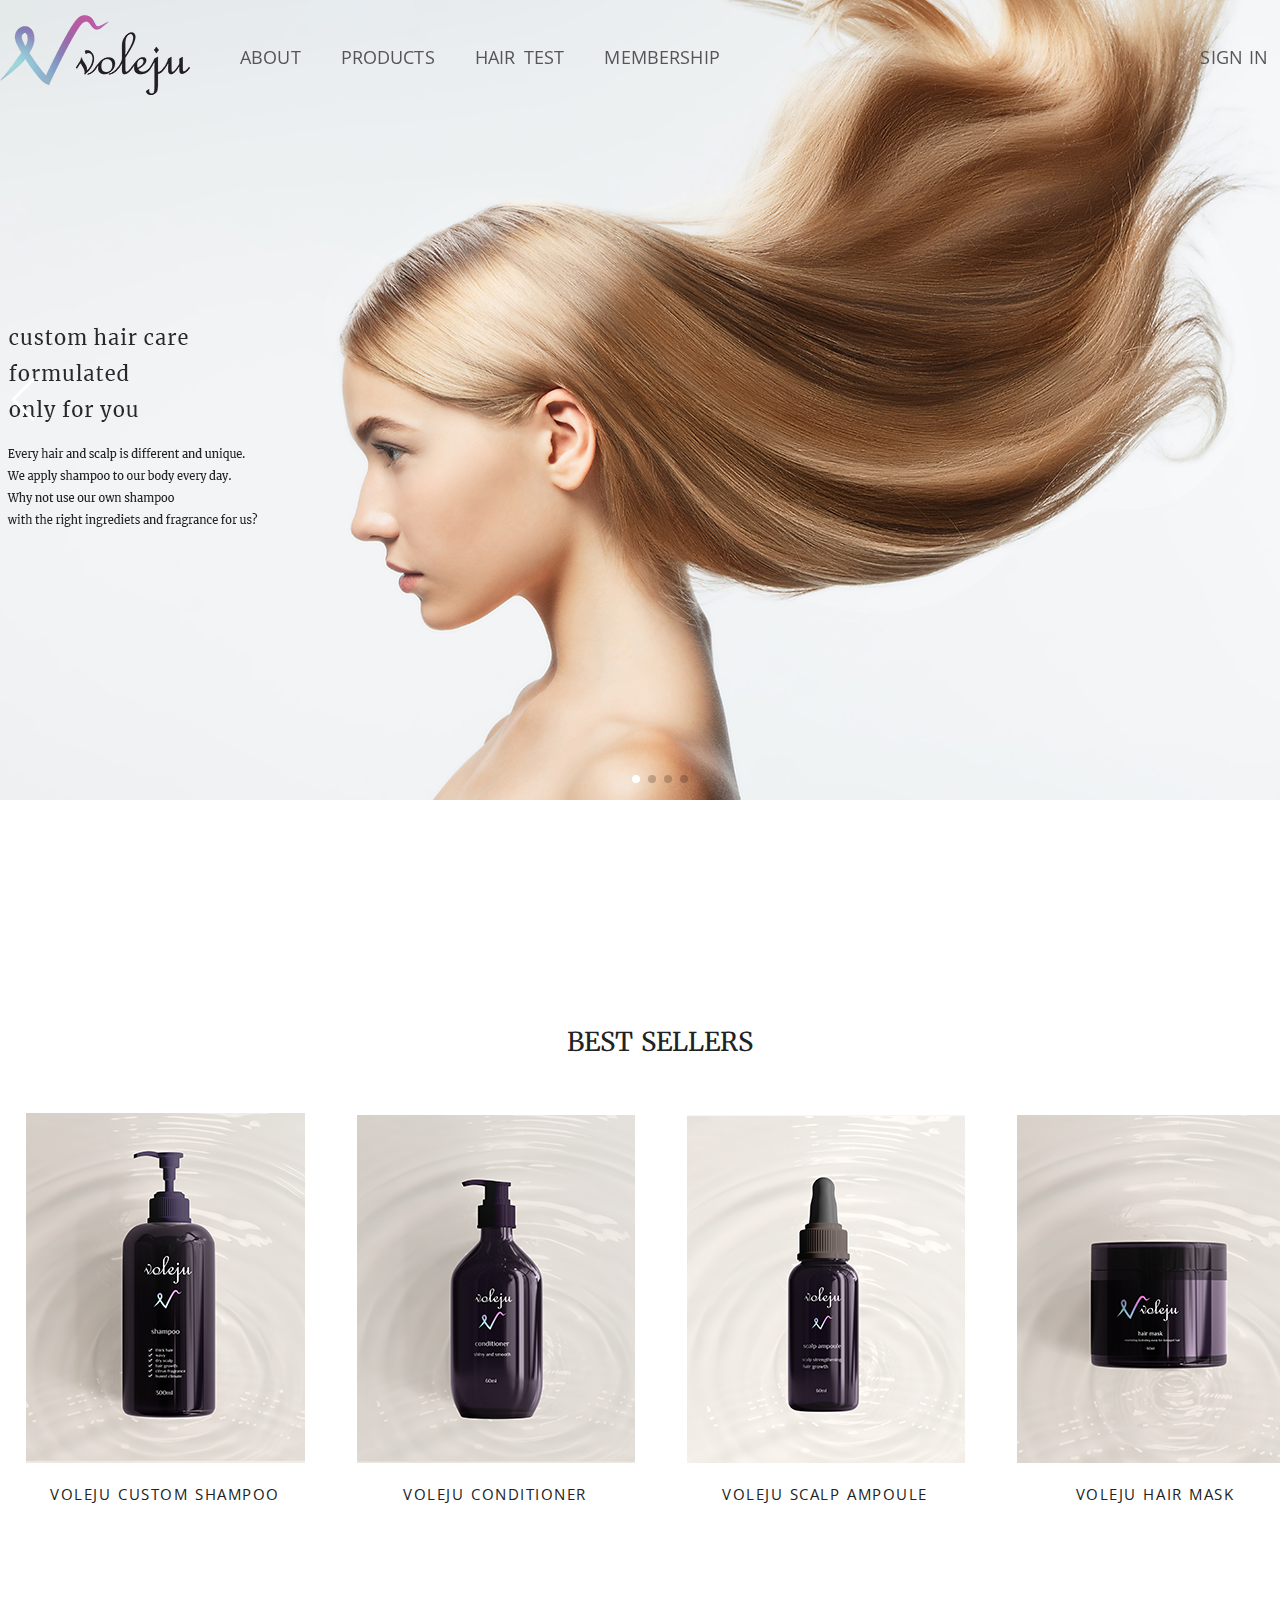
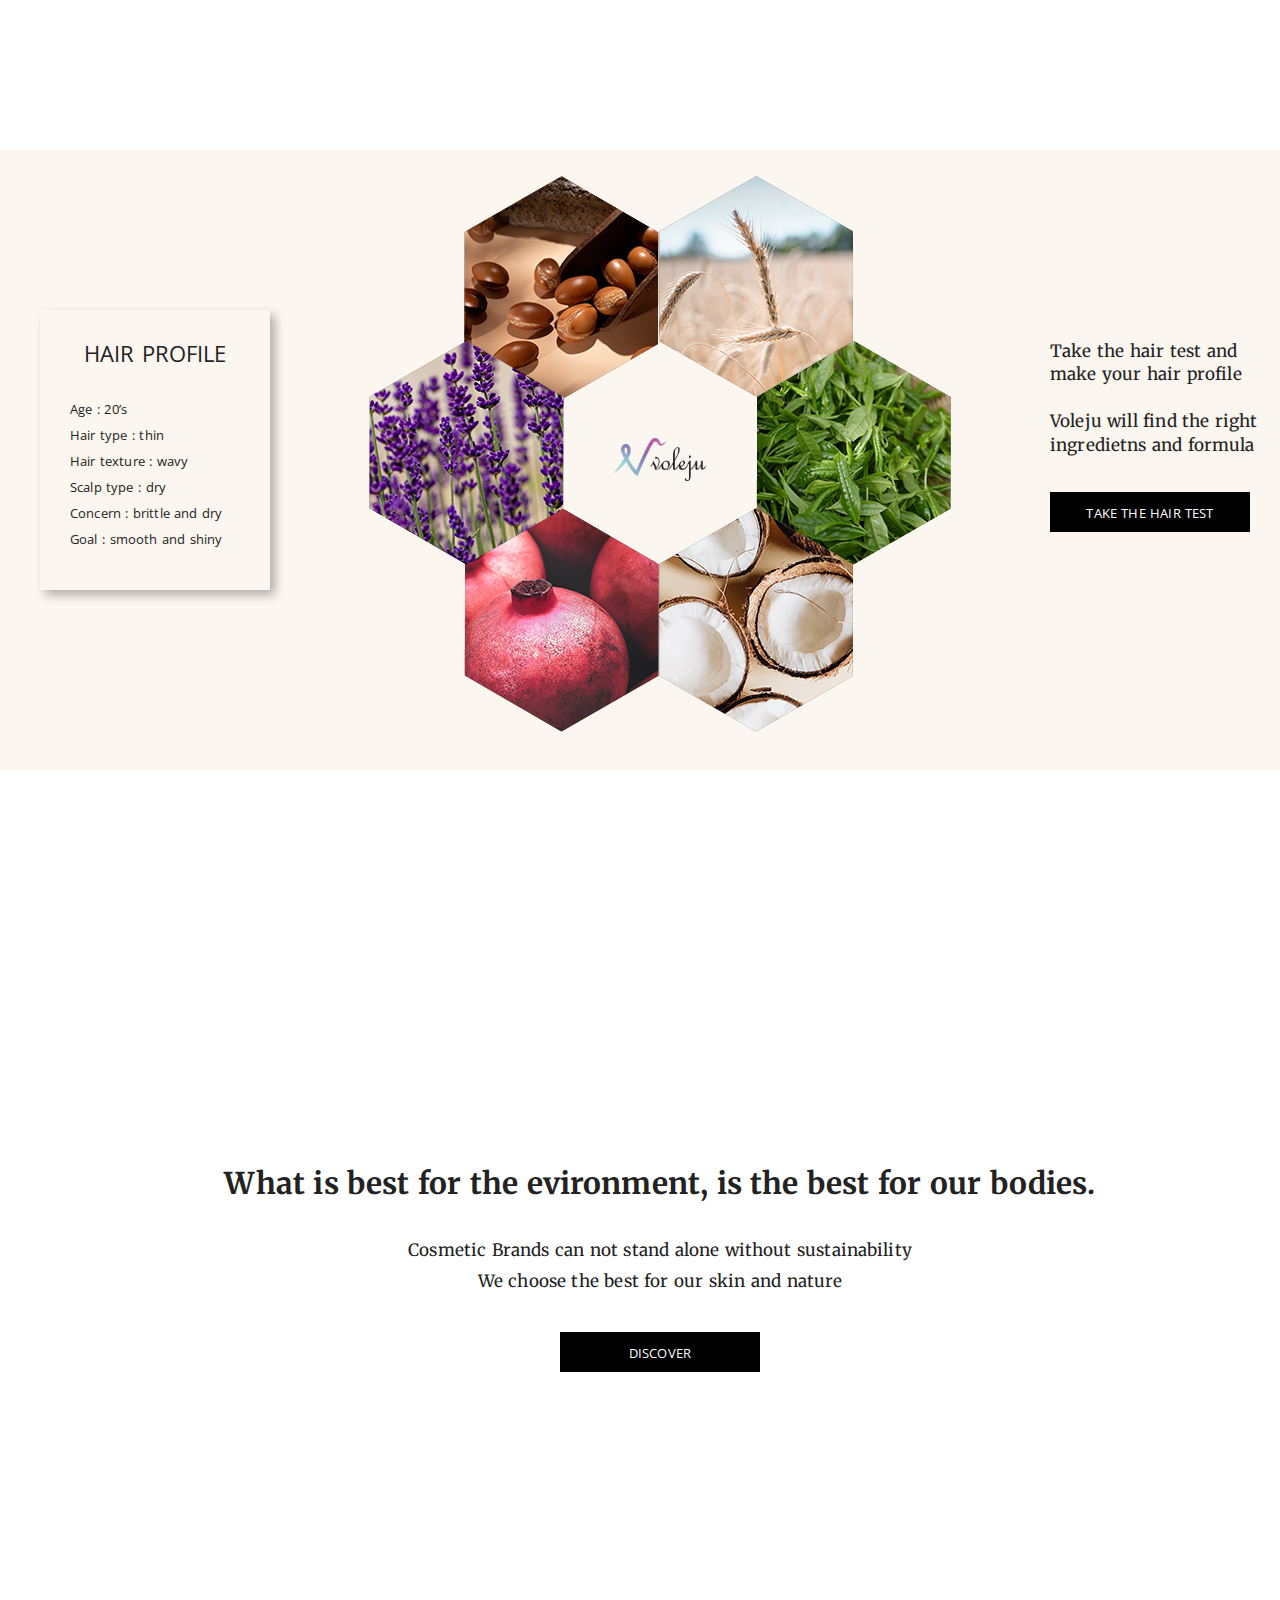
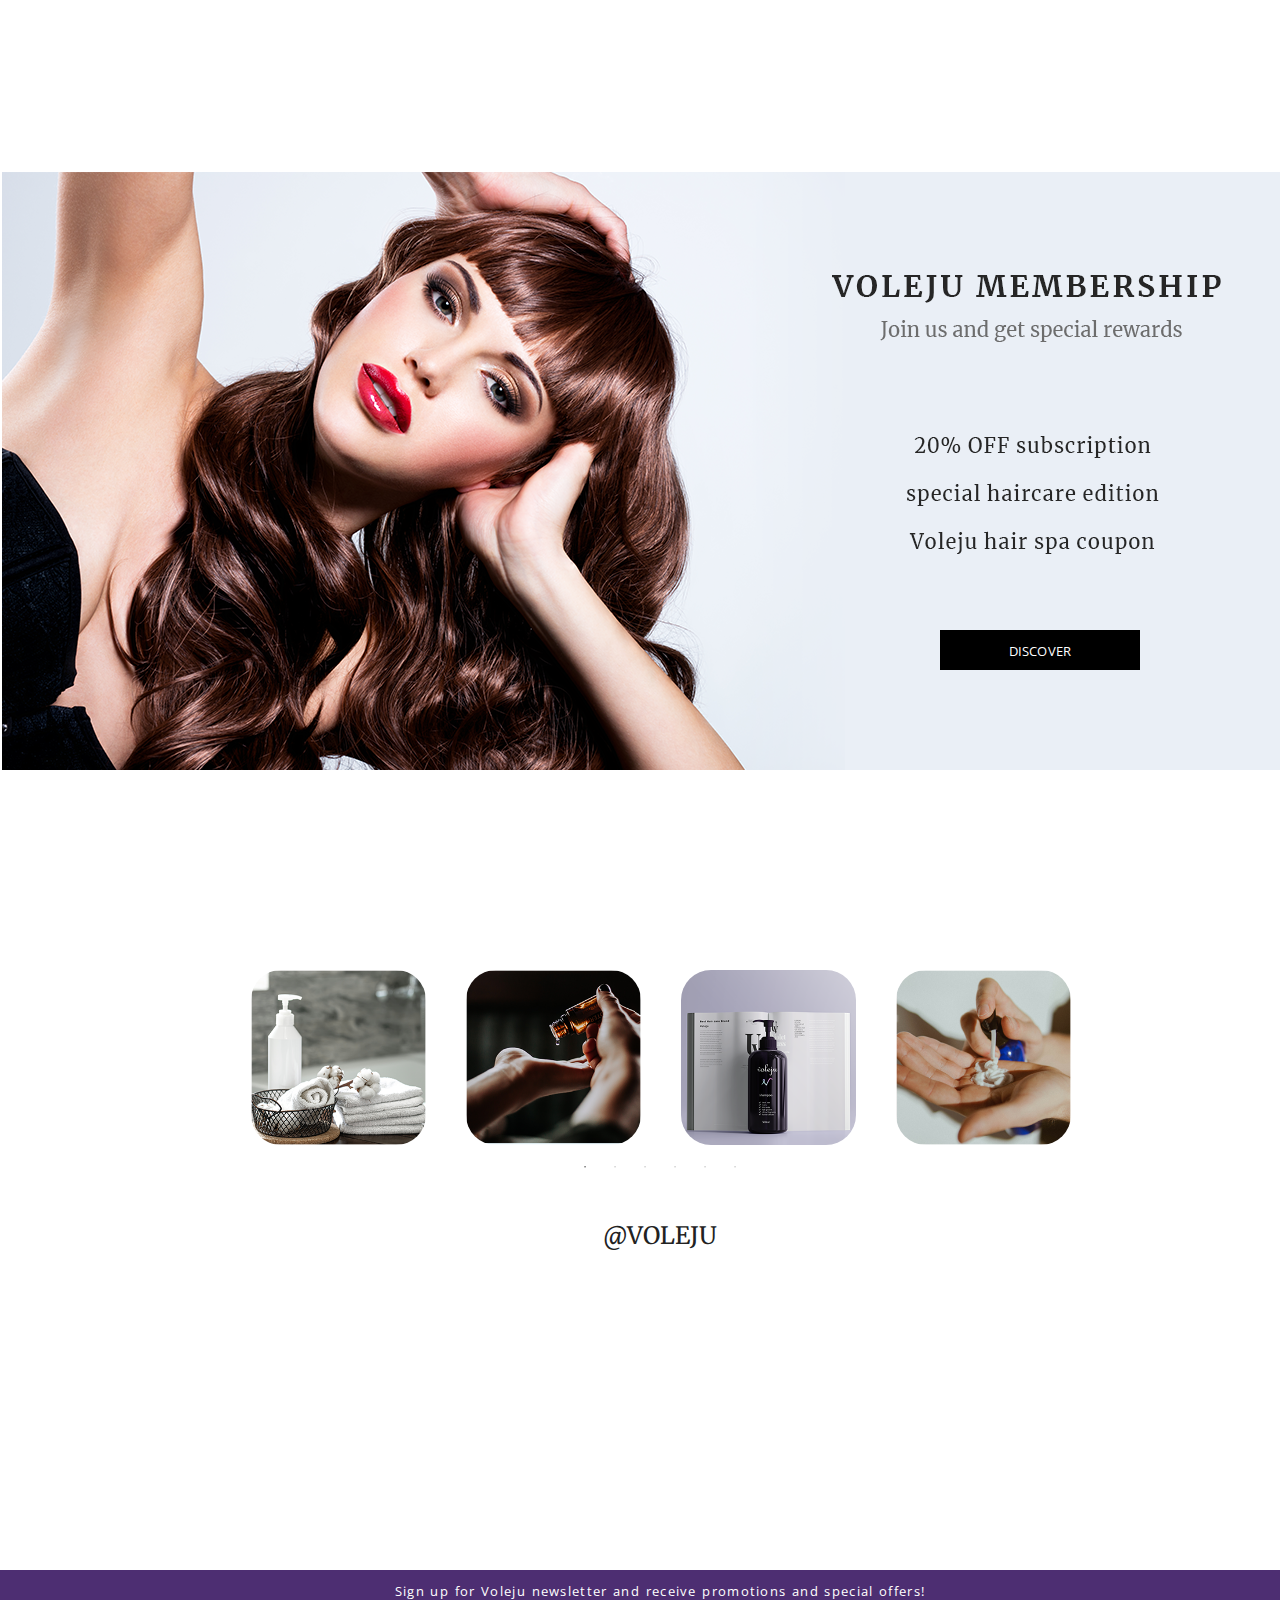
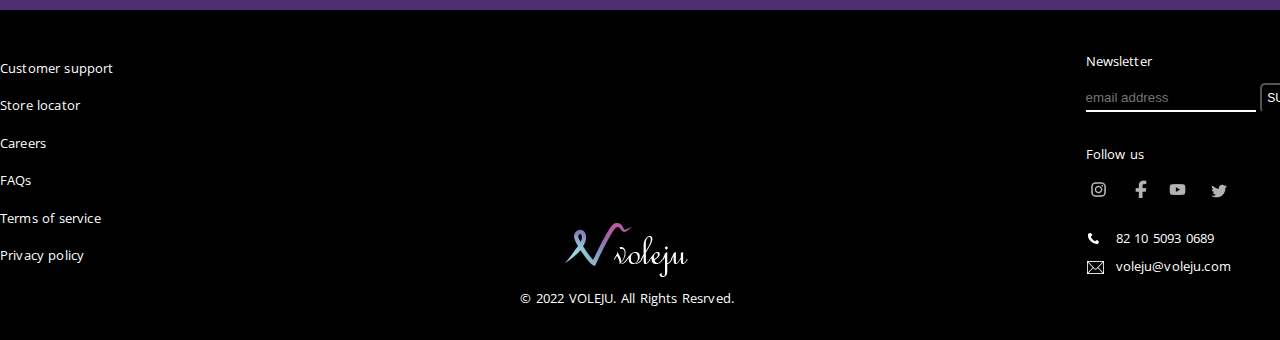
==== commit 0411f18f: "Add files via upload" ====
--- a/index.html
+++ b/index.html
@@ -58,7 +58,7 @@
 						</li>
 					</ul>
 					<ul id="util">
-						<li><a href="#">sign in</a></li>
+						<li><a href="sub4/sub4.html#section2">sign in</a></li>
 						<li><a href="#">eng</a></li>
 					</ul>
 				</div>
@@ -264,7 +264,7 @@
 			<h6>@voleju</h6>			
 		</div>
 
-
+<!--
 		<div id="b_banner">
 			<section class="regular slider" id="bslider">
 				<div>
@@ -305,22 +305,22 @@
 				</div>
 			</section>
 		</div>
-
+-->
 <!--moving-->
 		<div id= "moving">
-			<p>custom personal natural organic custom personal natural organic custom personal natural organic</p>
+			<p>Sign up for Voleju newsletter and receive promotions and special offers!</p>
 		</div>
 
 <!--footer-->
 		<div id="footer_wrap">
 			<div id="footer">
 				<ul id="footerg">
-					<li><a href="#">Customer support</a></li>
-					<li><a href="#">Store locator</a></li>
-					<li><a href="#">Careers</a></li>
-					<li><a href="#">FAQs</a></li>
-					<li><a href="#">Terms of service</a></li>
-					<li><a href="#">Privacy policy</a></li>					
+					<li><a href="javascript:return false;">Customer support</a></li>
+					<li><a href="javascript:return false;">Store locator</a></li>
+					<li><a href="javascript:return false;">Careers</a></li>
+					<li><a href="javascript:return false;">FAQs</a></li>
+					<li><a href="javascript:return false;">Terms of service</a></li>
+					<li><a href="javascript:return false;">Privacy policy</a></li>					
 				</ul>
 
 				<p class="copyright">© 2022 VOLEJU. All Rights Resrved.</p>
@@ -335,10 +335,10 @@
 		
 					<div class="follow">Follow us
 						<ul id="social">
-							<li><a href="#"><img src="images/social_in.png" alt=""></a></li>
-							<li><a href="#"><img src="images/social_f.png" alt=""></a></li>
-							<li><a href="#"><img src="images/social_y.png" alt=""></a></li>
-							<li><a href="#"><img src="images/social_t2.png" alt=""></a></li>
+							<li><a href="javascript:return false;"><img src="images/social_in.png" alt=""></a></li>
+							<li><a href="javascript:return false;"><img src="images/social_f.png" alt=""></a></li>
+							<li><a href="javascript:return false;"><img src="images/social_y.png" alt=""></a></li>
+							<li><a href="javascript:return false;"><img src="images/social_t2.png" alt=""></a></li>
 						</ul>
 					</div>
 				
@@ -363,9 +363,9 @@
 slidesToShow: 4, /* 화면에 보여질 이미지 갯수*/        
 slidesToScroll: 1,  /* 스크롤시 이동할 이미지 갯수 */         
 autoplay: true, /* 자동으로 다음이미지 보여주기 */         
-arrows: true, /* 화살표 */         
-dots:false, /* 아래점 */         
-autoplaySpeed:3000,/* 다음이미지로 넘어갈 시간 */         
+arrows: false, /* 화살표 */         
+dots:true, /* 아래점 */         
+autoplaySpeed:2000,/* 다음이미지로 넘어갈 시간 */         
 speed:1000 , /* 다음이미지로 넘겨질때 걸리는 시간 */         
 pauseOnHover:true, /* 마우스 호버시 슬라이드 이동 멈춤 */        
 //vertical:true,/* 세로방향으로 슬라이드를 원하면 추가하기// 기본값 가로방향 슬라이드*/        
@@ -374,14 +374,14 @@
 	});
 </script>
 <!--하단띠배너-->
+<!--
 <script type="text/javascript">
 	$(document).on('ready', function() {
 $("#bslider").slick({infinite: true , /* 맨끝이미지에서 끝나지 않고 다시 맨앞으로 이동 */         
-slidesToShow: 11, /* 화면에 보여질 이미지 갯수*/        
+slidesToShow: 10, /* 화면에 보여질 이미지 갯수*/        
 slidesToScroll: 1,  /* 스크롤시 이동할 이미지 갯수 */         
-autoplay: true, /* 자동으로 다음이미지 보여주기 */         
-arrows: false, /* 화살표 */         
-dots:false, /* 아래점 */         
+autoplay: true, /* 자동으로 다음이미지 보여주기 */              
+cssEase: 'linear',  /* 등속 */       
 autoplaySpeed:0,/* 다음이미지로 넘어갈 시간 */         
 speed:3000 , /* 다음이미지로 넘겨질때 걸리는 시간 */         
 pauseOnHover:false, /* 마우스 호버시 슬라이드 이동 멈춤 */        
@@ -390,6 +390,8 @@
 
 	});
 </script>
+-->
+
 
 
 
--- a/css/style.css
+++ b/css/style.css
@@ -409,22 +409,22 @@
 
 /*moving*/
 /*4d2e72 ad9dc1*/
+/*  word-spacing: 4em;
+  text-transform: uppercase;
+    letter-spacing:0.2em;
+*/
 #moving{
   height:40px;
-  background-color: #ad9dc1;
+  background-color: #4d2e72;
   padding:10px;
   box-sizing: border-box;
 
-
+  text-align: center;
   color:#fff;
-  text-transform: uppercase;
-  letter-spacing:0.2em;
-  word-spacing: 4em;
-}
-#moving p{
-  width:100%;
-}
-
+  letter-spacing:0.1em;
+
+
+}
 
 /*footer*/
 
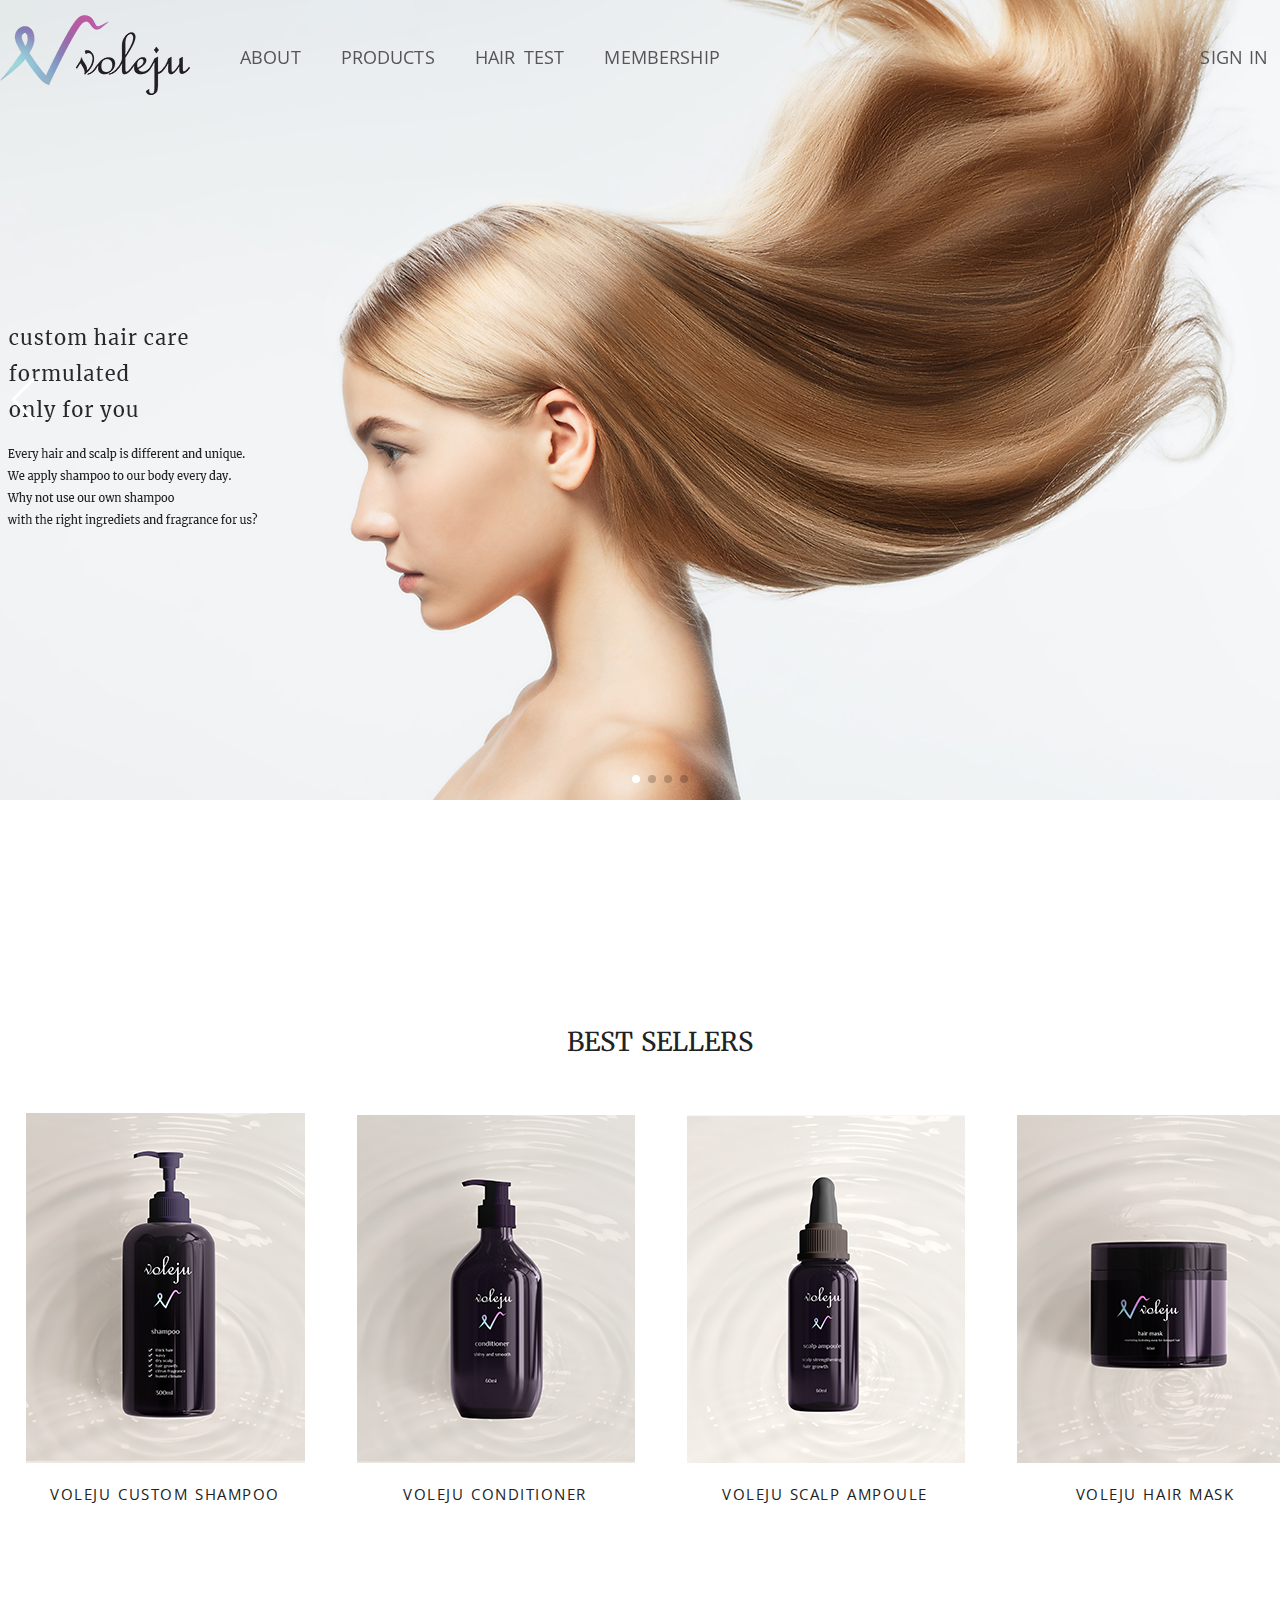
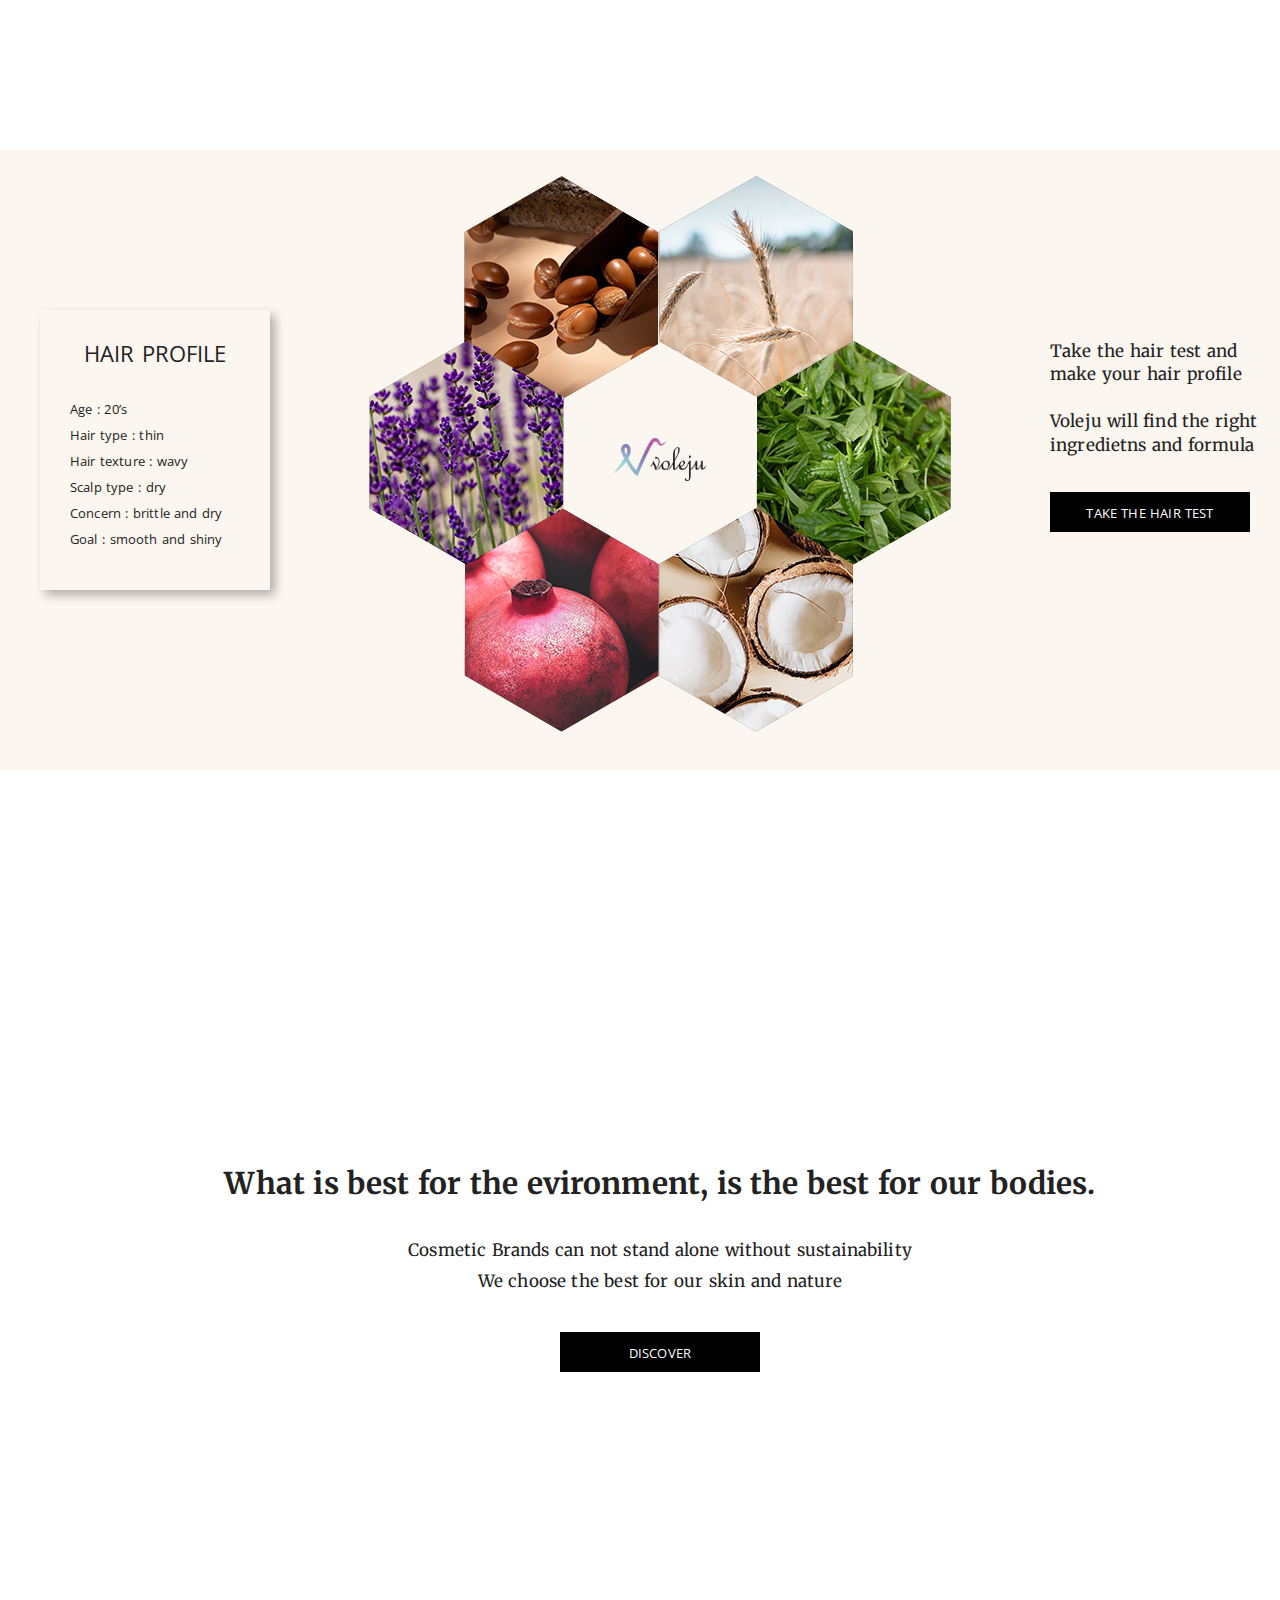
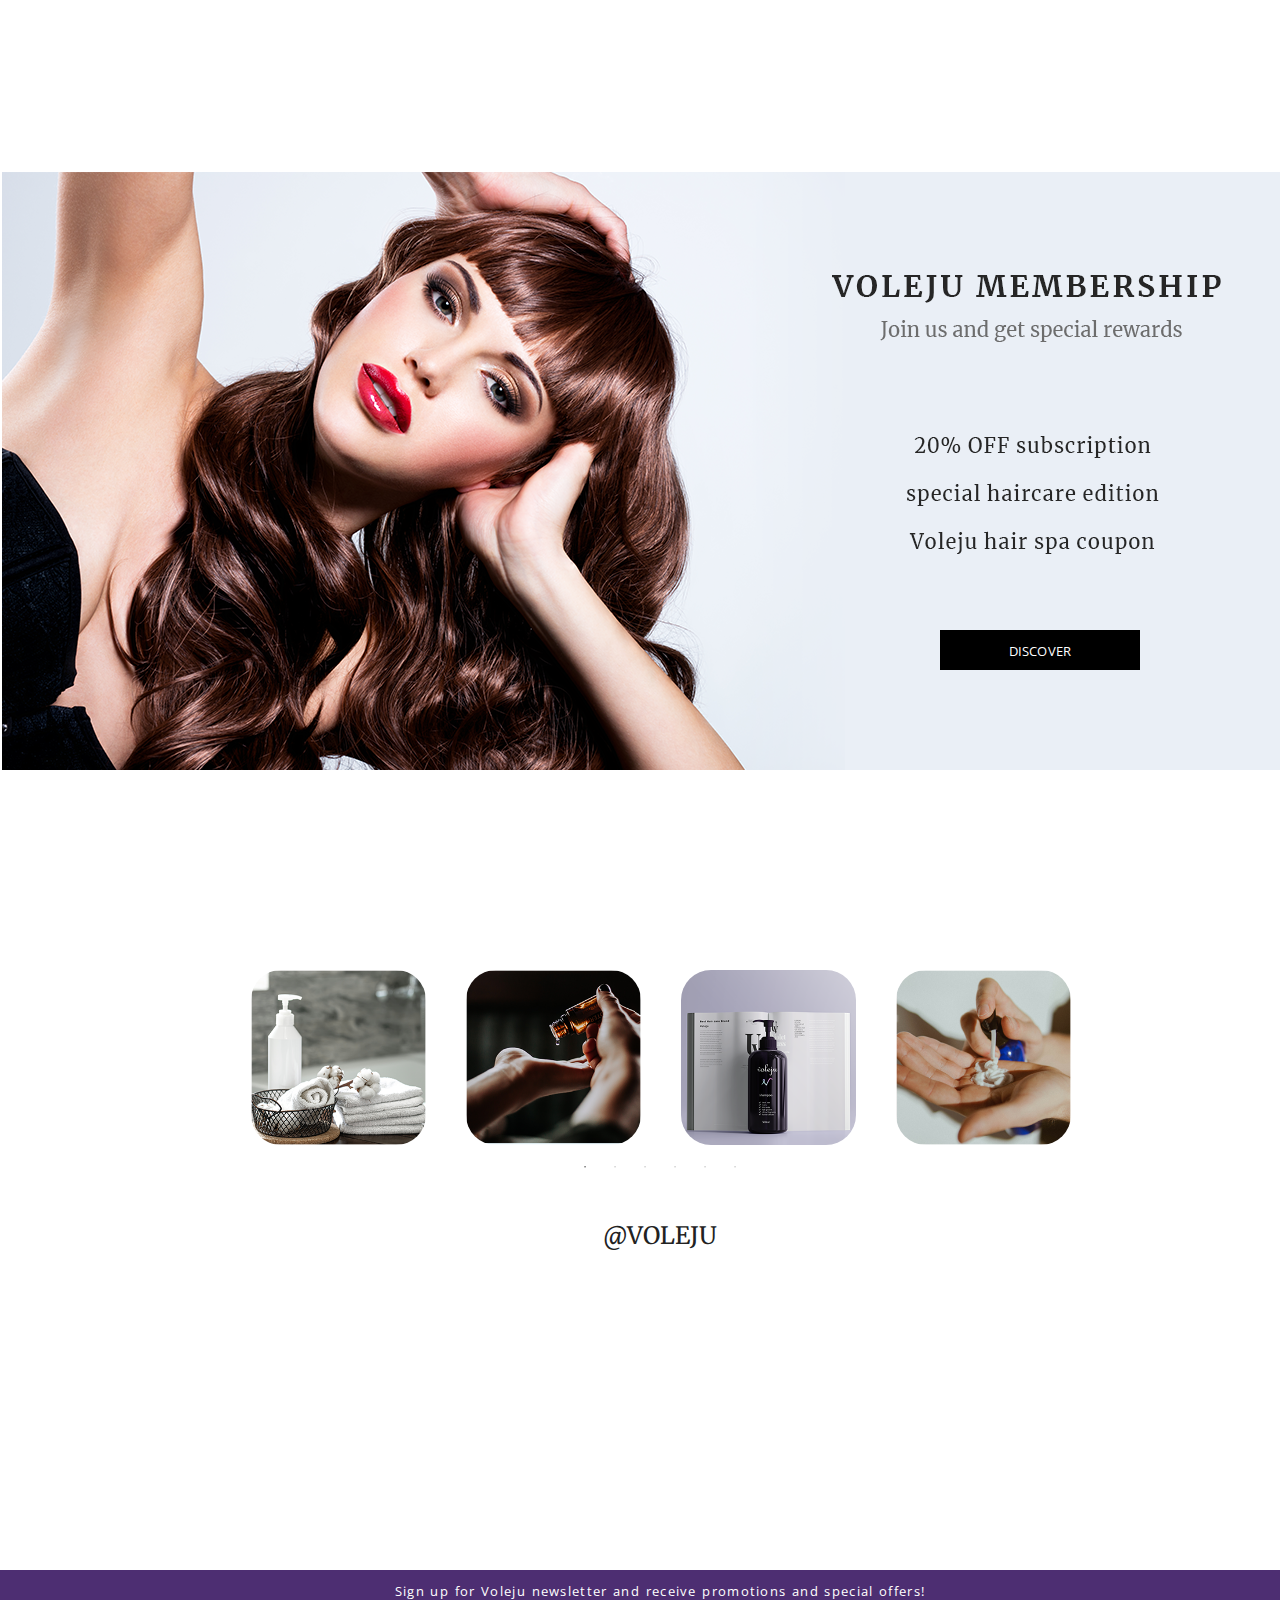
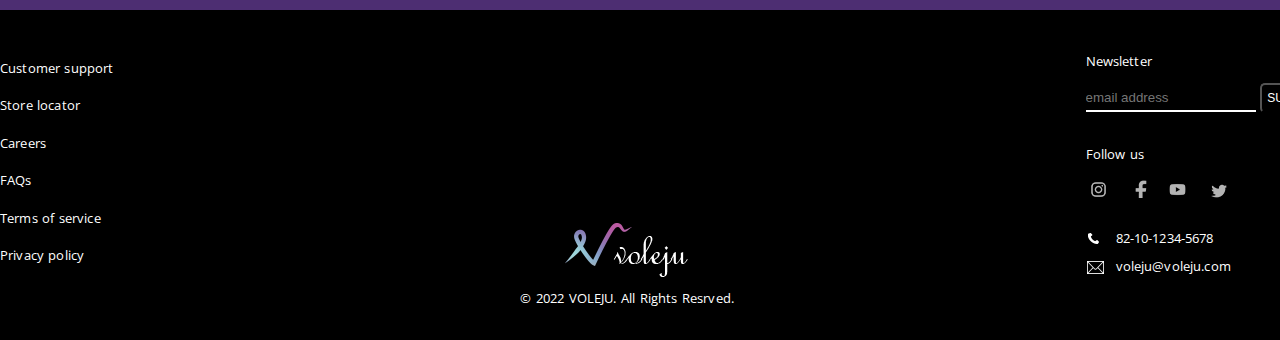
==== commit 52158df3: "Update index.html" ====
--- a/index.html
+++ b/index.html
@@ -342,7 +342,7 @@
 						</ul>
 					</div>
 				
-					<p class="tel"> 82 10 5093 0689</p>
+					<p class="tel"> 82-10-1234-5678</p>
 					<p class="mail"> voleju@voleju.com</p>
 				</div>
 
--- a/css/style.css
+++ b/css/style.css
@@ -375,7 +375,7 @@
   font-size: 24px;
   font-weight: normal;
   text-transform: uppercase;
-  text-align-last: center;
+  text-align: center;
 }
 
 #section6{
@@ -527,4 +527,4 @@
   background-repeat: no-repeat;
   background-position: 0px 4px;
   padding-left: 30px;
-}+}
